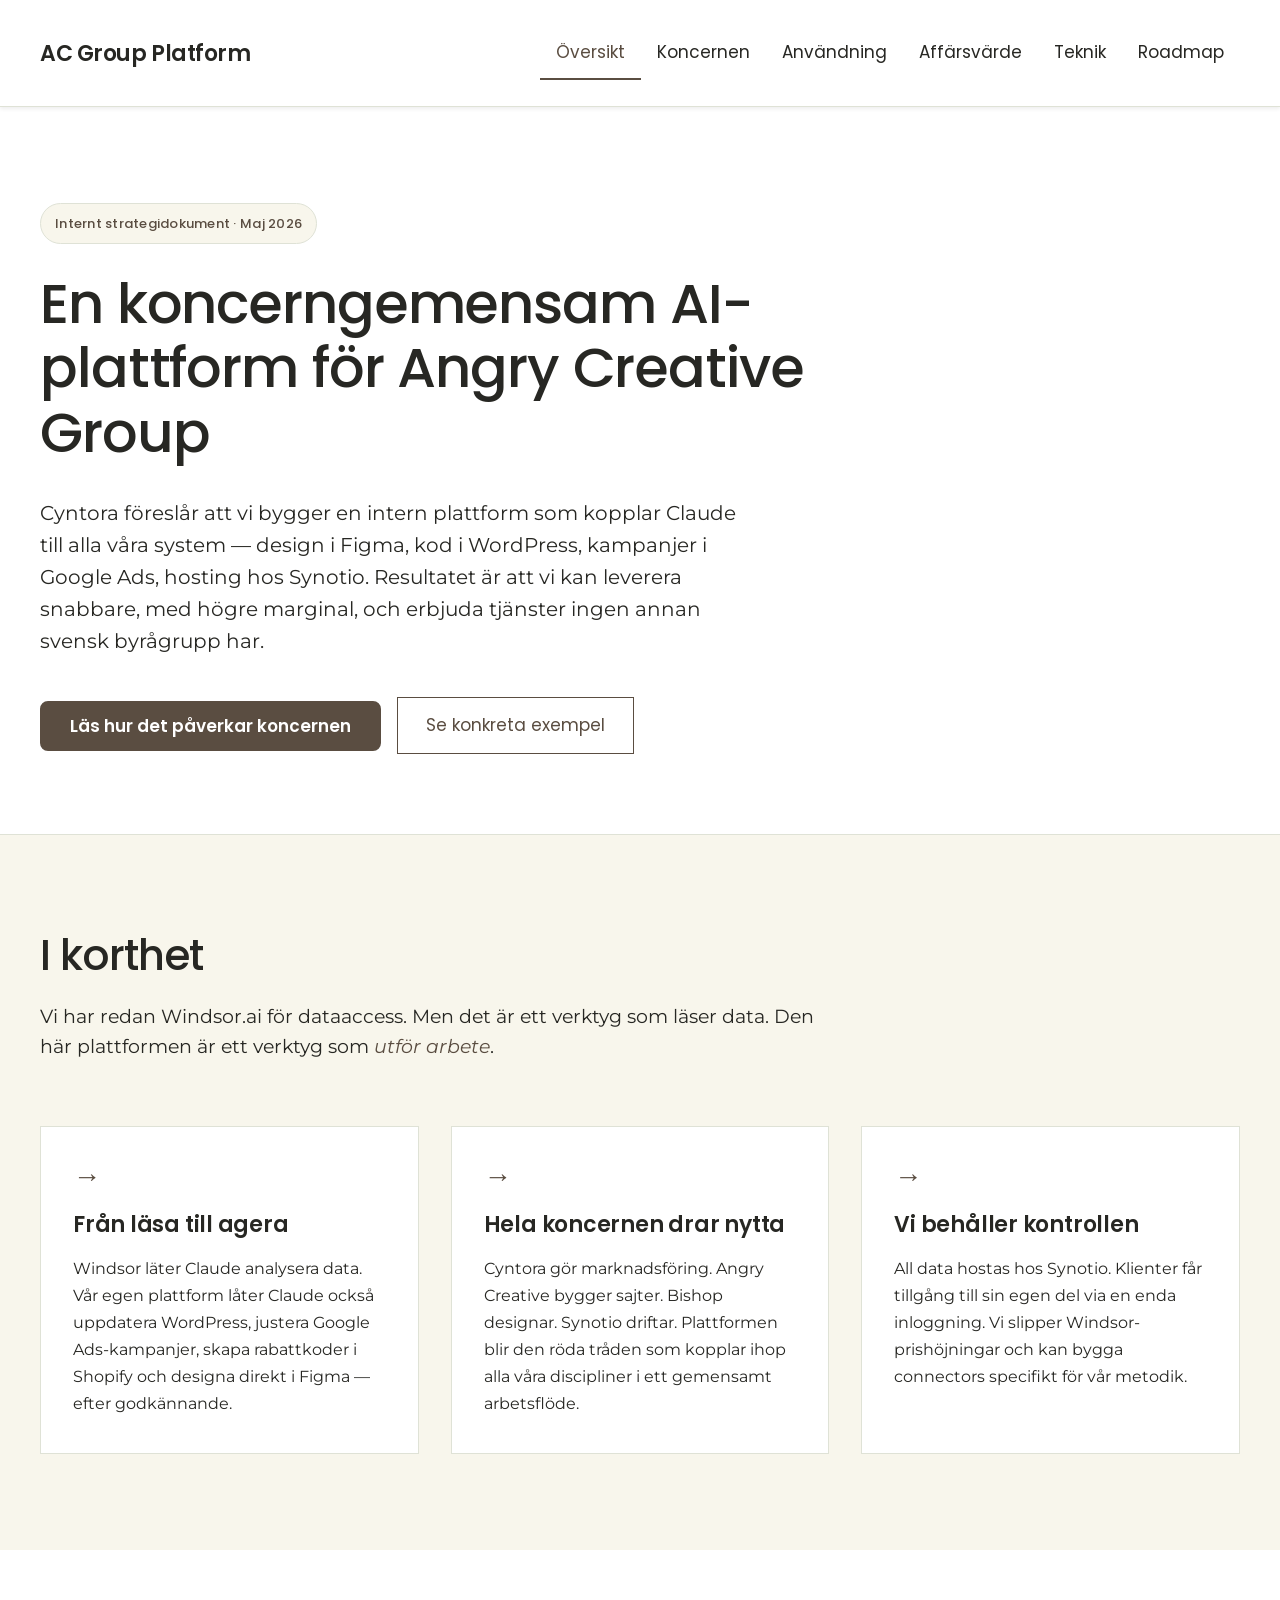
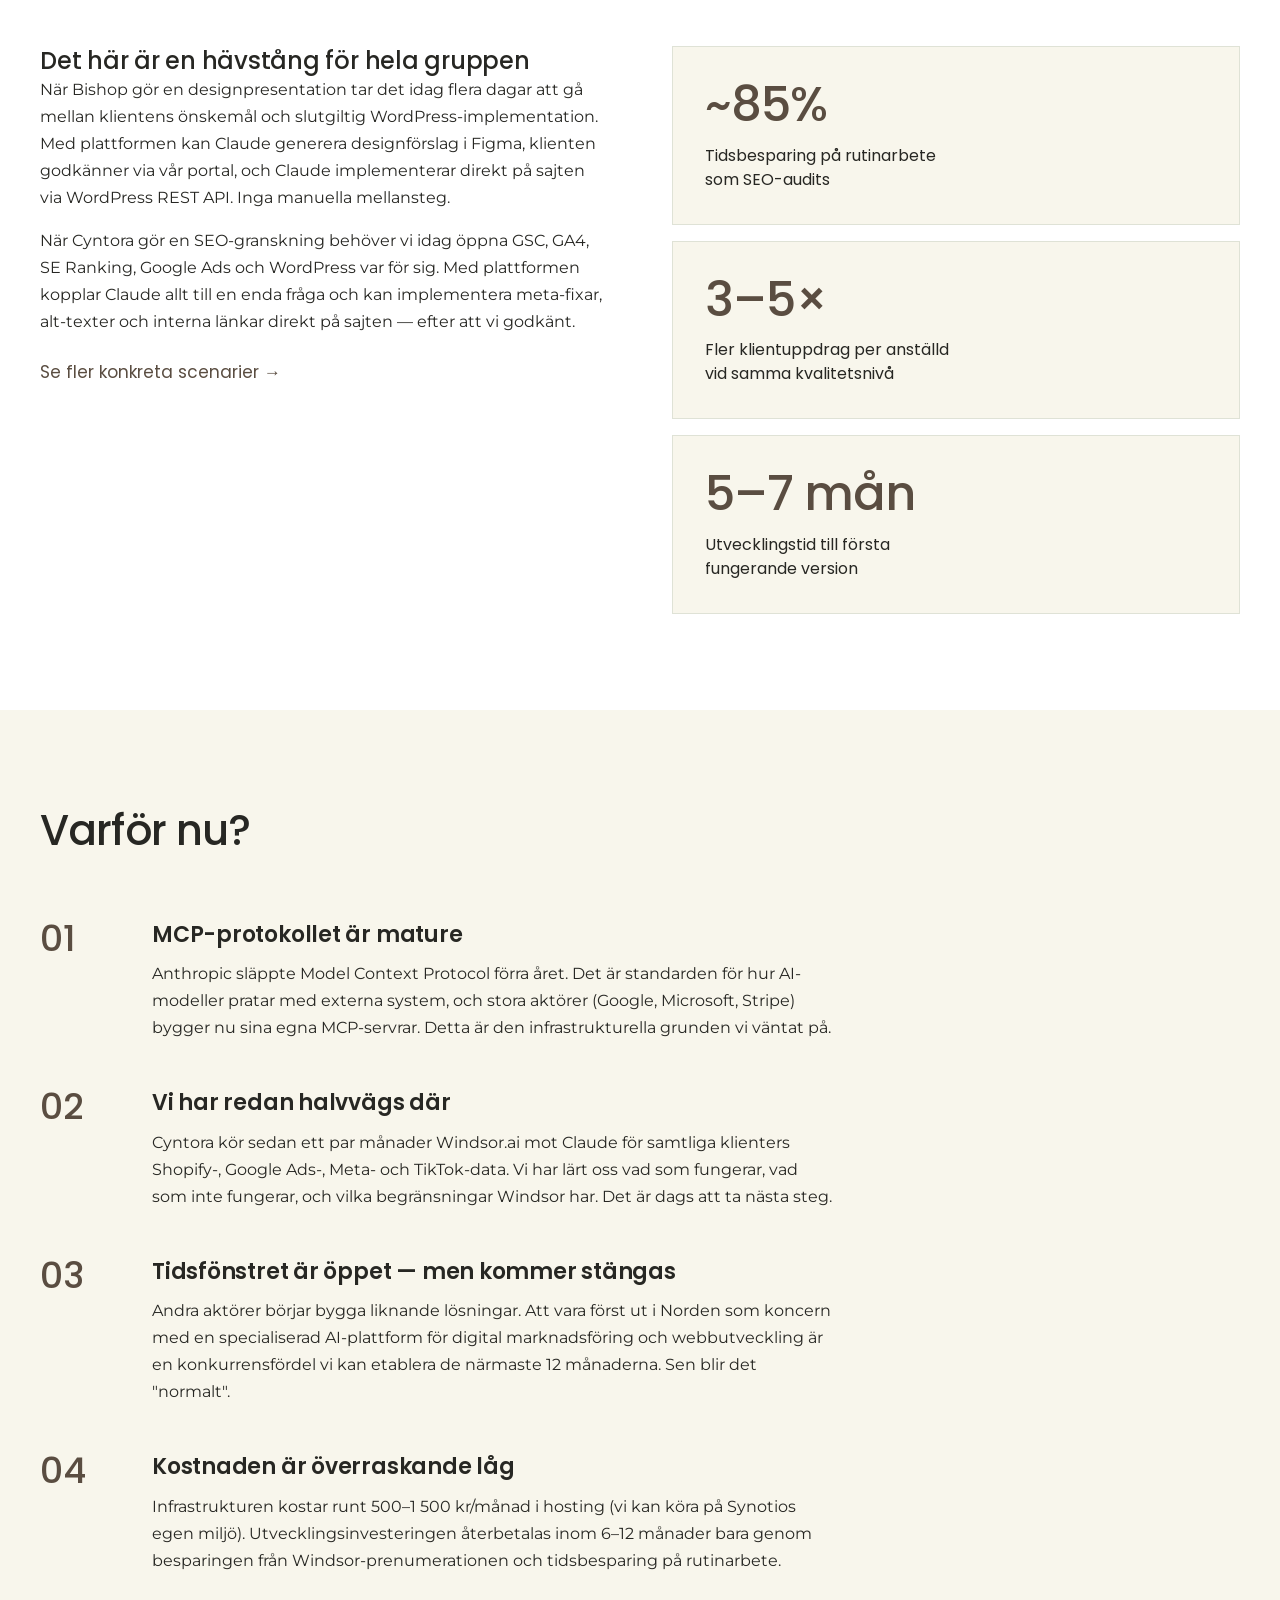
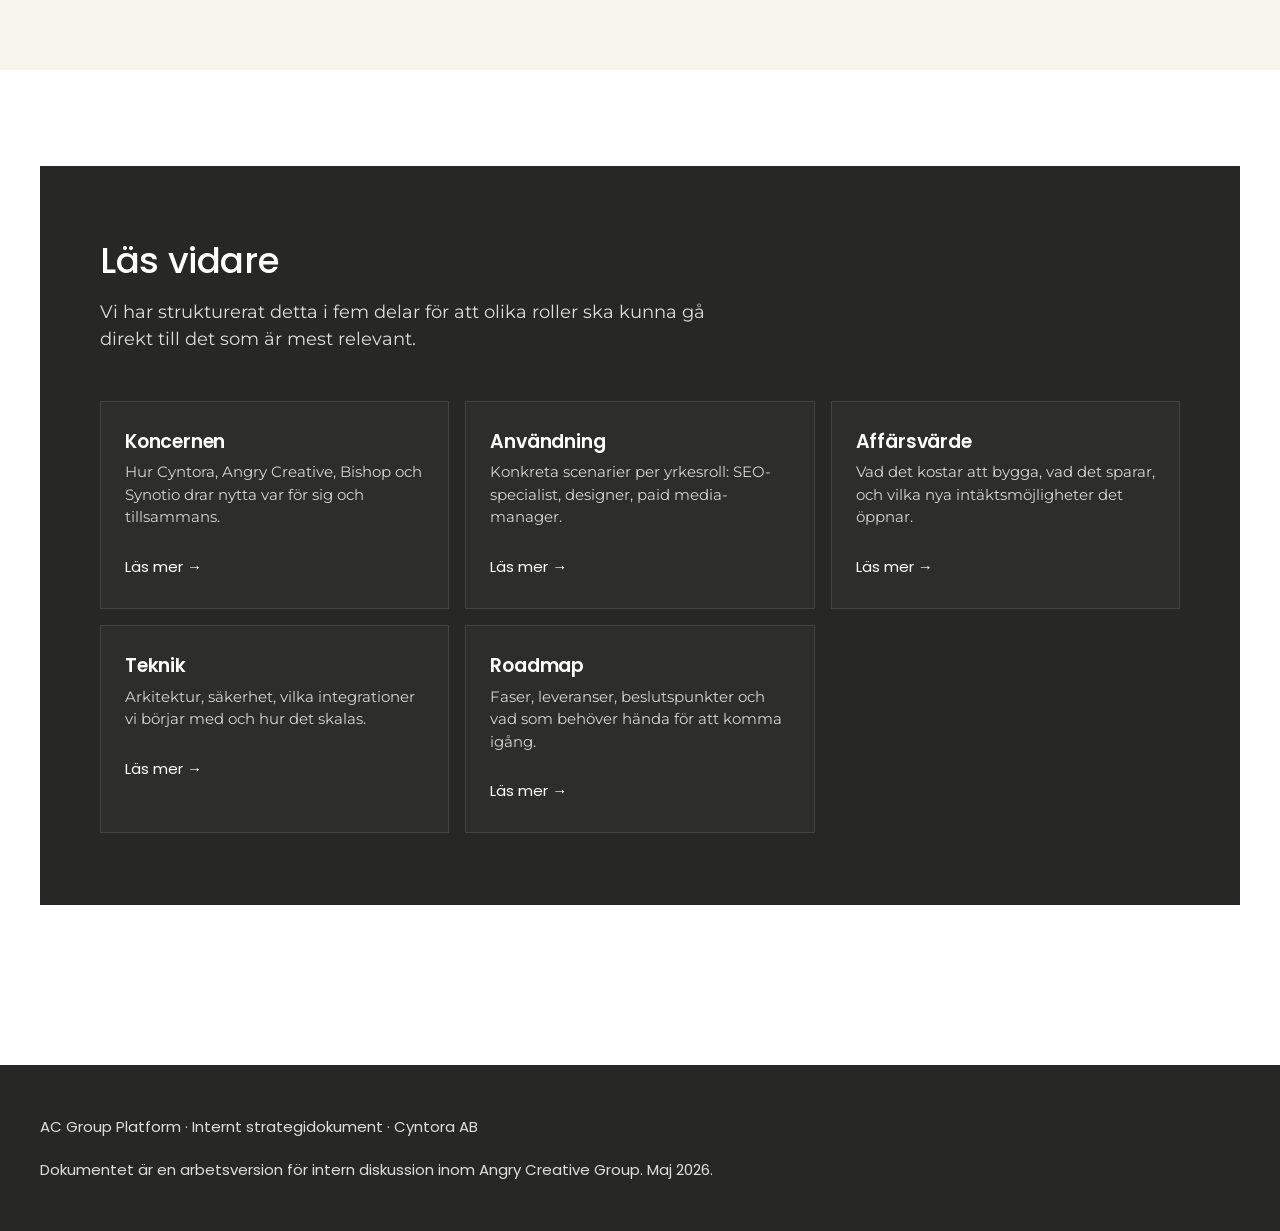
==== index.html @ 1aeb50a0 "Initial commit: AC Group Platform strategy site" ====
<!DOCTYPE html>
<html lang="sv">
<head>
<meta charset="UTF-8">
<meta name="viewport" content="width=device-width, initial-scale=1.0">
<title>AC Group Platform — En koncerngemensam AI-plattform</title>
<meta name="description" content="En intern plattform som ger Angry Creative Group möjlighet att leverera design, marknadsföring och utveckling snabbare och med högre marginal genom AI-driven automation.">
<link rel="preconnect" href="https://fonts.googleapis.com">
<link rel="preconnect" href="https://fonts.gstatic.com" crossorigin>
<link href="https://fonts.googleapis.com/css2?family=Poppins:wght@400;500;600&family=Montserrat:wght@400;500&display=swap" rel="stylesheet">
<link rel="stylesheet" href="styles.css">
</head>
<body>

<nav class="nav">
  <div class="nav-container">
    <a href="index.html" class="nav-logo">AC Group Platform</a>
    <div class="nav-links">
      <a href="index.html" class="nav-link active">Översikt</a>
      <a href="koncernen.html" class="nav-link">Koncernen</a>
      <a href="anvandning.html" class="nav-link">Användning</a>
      <a href="affarsvarde.html" class="nav-link">Affärsvärde</a>
      <a href="teknik.html" class="nav-link">Teknik</a>
      <a href="roadmap.html" class="nav-link">Roadmap</a>
    </div>
  </div>
</nav>

<section class="hero">
  <div class="hero-container">
    <div class="hero-content">
      <span class="badge">Internt strategidokument · Maj 2026</span>
      <h1 class="hero-title">En koncerngemensam AI-plattform för Angry Creative Group</h1>
      <p class="hero-lead">
        Cyntora föreslår att vi bygger en intern plattform som kopplar Claude
        till alla våra system — design i Figma, kod i WordPress, kampanjer i
        Google Ads, hosting hos Synotio. Resultatet är att vi kan leverera
        snabbare, med högre marginal, och erbjuda tjänster ingen annan svensk
        byrågrupp har.
      </p>
      <div class="hero-cta">
        <a href="koncernen.html" class="btn-primary">Läs hur det påverkar koncernen</a>
        <a href="anvandning.html" class="btn-secondary">Se konkreta exempel</a>
      </div>
    </div>
  </div>
</section>

<section class="section section-alt">
  <div class="container">
    <div class="section-header">
      <h2>I korthet</h2>
      <p class="section-lead">
        Vi har redan Windsor.ai för dataaccess. Men det är ett verktyg som
        läser data. Den här plattformen är ett verktyg som <em>utför arbete</em>.
      </p>
    </div>

    <div class="grid-3">
      <div class="card">
        <div class="card-icon">→</div>
        <h3>Från läsa till agera</h3>
        <p>
          Windsor läter Claude analysera data. Vår egen plattform låter Claude
          också uppdatera WordPress, justera Google Ads-kampanjer, skapa
          rabattkoder i Shopify och designa direkt i Figma — efter godkännande.
        </p>
      </div>
      <div class="card">
        <div class="card-icon">→</div>
        <h3>Hela koncernen drar nytta</h3>
        <p>
          Cyntora gör marknadsföring. Angry Creative bygger sajter. Bishop
          designar. Synotio driftar. Plattformen blir den röda tråden som
          kopplar ihop alla våra discipliner i ett gemensamt arbetsflöde.
        </p>
      </div>
      <div class="card">
        <div class="card-icon">→</div>
        <h3>Vi behåller kontrollen</h3>
        <p>
          All data hostas hos Synotio. Klienter får tillgång till sin egen del
          via en enda inloggning. Vi slipper Windsor-prishöjningar och kan
          bygga connectors specifikt för vår metodik.
        </p>
      </div>
    </div>
  </div>
</section>

<section class="section">
  <div class="container">
    <div class="two-col">
      <div>
        <h2>Det här är en hävstång för hela gruppen</h2>
        <p>
          När Bishop gör en designpresentation tar det idag flera dagar att
          gå mellan klientens önskemål och slutgiltig WordPress-implementation.
          Med plattformen kan Claude generera designförslag i Figma, klienten
          godkänner via vår portal, och Claude implementerar direkt på sajten
          via WordPress REST API. Inga manuella mellansteg.
        </p>
        <p>
          När Cyntora gör en SEO-granskning behöver vi idag öppna GSC, GA4,
          SE Ranking, Google Ads och WordPress var för sig. Med plattformen
          kopplar Claude allt till en enda fråga och kan implementera meta-fixar,
          alt-texter och interna länkar direkt på sajten — efter att vi godkänt.
        </p>
        <a href="anvandning.html" class="link-arrow">Se fler konkreta scenarier →</a>
      </div>
      <div class="two-col-visual">
        <div class="stat-card">
          <div class="stat-number">~85%</div>
          <div class="stat-label">Tidsbesparing på rutinarbete<br>som SEO-audits</div>
        </div>
        <div class="stat-card">
          <div class="stat-number">3–5×</div>
          <div class="stat-label">Fler klientuppdrag per anställd<br>vid samma kvalitetsnivå</div>
        </div>
        <div class="stat-card">
          <div class="stat-number">5–7 mån</div>
          <div class="stat-label">Utvecklingstid till första<br>fungerande version</div>
        </div>
      </div>
    </div>
  </div>
</section>

<section class="section section-alt">
  <div class="container">
    <div class="section-header">
      <h2>Varför nu?</h2>
    </div>
    <div class="reasons">
      <div class="reason">
        <span class="reason-num">01</span>
        <div>
          <h3>MCP-protokollet är mature</h3>
          <p>
            Anthropic släppte Model Context Protocol förra året. Det är
            standarden för hur AI-modeller pratar med externa system, och
            stora aktörer (Google, Microsoft, Stripe) bygger nu sina egna
            MCP-servrar. Detta är den infrastrukturella grunden vi väntat på.
          </p>
        </div>
      </div>
      <div class="reason">
        <span class="reason-num">02</span>
        <div>
          <h3>Vi har redan halvvägs där</h3>
          <p>
            Cyntora kör sedan ett par månader Windsor.ai mot Claude för
            samtliga klienters Shopify-, Google Ads-, Meta- och TikTok-data.
            Vi har lärt oss vad som fungerar, vad som inte fungerar, och
            vilka begränsningar Windsor har. Det är dags att ta nästa steg.
          </p>
        </div>
      </div>
      <div class="reason">
        <span class="reason-num">03</span>
        <div>
          <h3>Tidsfönstret är öppet — men kommer stängas</h3>
          <p>
            Andra aktörer börjar bygga liknande lösningar. Att vara först ut
            i Norden som koncern med en specialiserad AI-plattform för digital
            marknadsföring och webbutveckling är en konkurrensfördel vi kan
            etablera de närmaste 12 månaderna. Sen blir det "normalt".
          </p>
        </div>
      </div>
      <div class="reason">
        <span class="reason-num">04</span>
        <div>
          <h3>Kostnaden är överraskande låg</h3>
          <p>
            Infrastrukturen kostar runt 500–1 500 kr/månad i hosting (vi kan
            köra på Synotios egen miljö). Utvecklingsinvesteringen återbetalas
            inom 6–12 månader bara genom besparingen från Windsor-prenumerationen
            och tidsbesparing på rutinarbete.
          </p>
        </div>
      </div>
    </div>
  </div>
</section>

<section class="section">
  <div class="container">
    <div class="cta-block">
      <h2>Läs vidare</h2>
      <p>
        Vi har strukturerat detta i fem delar för att olika roller ska kunna
        gå direkt till det som är mest relevant.
      </p>
      <div class="cta-grid">
        <a href="koncernen.html" class="cta-card">
          <h4>Koncernen</h4>
          <p>Hur Cyntora, Angry Creative, Bishop och Synotio drar nytta var för sig och tillsammans.</p>
          <span class="link-arrow">Läs mer →</span>
        </a>
        <a href="anvandning.html" class="cta-card">
          <h4>Användning</h4>
          <p>Konkreta scenarier per yrkesroll: SEO-specialist, designer, paid media-manager.</p>
          <span class="link-arrow">Läs mer →</span>
        </a>
        <a href="affarsvarde.html" class="cta-card">
          <h4>Affärsvärde</h4>
          <p>Vad det kostar att bygga, vad det sparar, och vilka nya intäktsmöjligheter det öppnar.</p>
          <span class="link-arrow">Läs mer →</span>
        </a>
        <a href="teknik.html" class="cta-card">
          <h4>Teknik</h4>
          <p>Arkitektur, säkerhet, vilka integrationer vi börjar med och hur det skalas.</p>
          <span class="link-arrow">Läs mer →</span>
        </a>
        <a href="roadmap.html" class="cta-card">
          <h4>Roadmap</h4>
          <p>Faser, leveranser, beslutspunkter och vad som behöver hända för att komma igång.</p>
          <span class="link-arrow">Läs mer →</span>
        </a>
      </div>
    </div>
  </div>
</section>

<footer class="footer">
  <div class="container">
    <p>AC Group Platform · Internt strategidokument · Cyntora AB</p>
    <p class="footer-meta">Dokumentet är en arbetsversion för intern diskussion inom Angry Creative Group. Maj 2026.</p>
  </div>
</footer>

</body>
</html>
---- styles.css ----
/* ============================================
   AC Group Platform — Cyntora Design System
   ============================================ */

:root {
  /* Primary */
  --charcoal-dark: #272723;
  --deep-brown: #2D2D2B;

  /* Accent */
  --warm-taupe: #5A4D41;
  --warm-brown: #483D34;
  --muted-taupe: #6A5F54;
  --pressed-dark: #3D3228;

  /* Interactive */
  --bright-blue: #0070F0;
  --vivid-blue: #0092FF;
  --deep-blue: #105EDD;
  --light-blue: #E2F2FF;

  /* Neutral */
  --pure-black: #000000;
  --pure-white: #FFFFFF;
  --light-gray: #F8F6EC;
  --very-light-gray: #F5F6F3;
  --medium-gray: #636366;

  /* Surface */
  --soft-beige: #DFE2D6;
  --warm-off-white: #F8F6EC;

  /* Shadows */
  --shadow-sm: rgba(0, 0, 0, 0.2) -2px 0px 10px 0px;
  --shadow-md: rgba(50, 50, 50, 0.1) 0px 10px 10px -1px;
  --shadow-lg: rgba(0, 0, 0, 0.07) 0px 2px 4px 0px;

  /* Typography */
  --font-display: 'Poppins', -apple-system, BlinkMacSystemFont, 'Segoe UI', Roboto, sans-serif;
  --font-ui: 'Poppins', 'Trebuchet MS', Arial, sans-serif;
  --font-body: 'Montserrat', Georgia, 'Times New Roman', serif;
}

/* ============================================
   Reset & Base
   ============================================ */

* {
  margin: 0;
  padding: 0;
  box-sizing: border-box;
}

html {
  scroll-behavior: smooth;
}

body {
  font-family: var(--font-body);
  font-size: 16px;
  font-weight: 400;
  line-height: 27px;
  color: var(--charcoal-dark);
  background: var(--pure-white);
  -webkit-font-smoothing: antialiased;
  -moz-osx-font-smoothing: grayscale;
}

img {
  max-width: 100%;
  height: auto;
  display: block;
}

a {
  color: var(--warm-taupe);
  text-decoration: none;
}

/* ============================================
   Navigation
   ============================================ */

.nav {
  background: var(--pure-white);
  border-bottom: 1px solid var(--soft-beige);
  box-shadow: var(--shadow-lg);
  position: sticky;
  top: 0;
  z-index: 100;
}

.nav-container {
  max-width: 1440px;
  margin: 0 auto;
  padding: 0 40px;
  height: 106px;
  display: flex;
  align-items: center;
  justify-content: space-between;
}

.nav-logo {
  font-family: var(--font-display);
  font-size: 22px;
  font-weight: 600;
  color: var(--charcoal-dark);
  text-decoration: none;
  letter-spacing: -0.02em;
}

.nav-links {
  display: flex;
  gap: 0;
  align-items: center;
}

.nav-link {
  font-family: var(--font-ui);
  font-size: 17px;
  font-weight: 400;
  color: var(--charcoal-dark);
  padding: 12px 16px;
  border-bottom: 2px solid transparent;
  transition: all 0.15s ease;
}

.nav-link:hover {
  color: var(--warm-taupe);
  border-bottom: 2px solid var(--warm-taupe);
}

.nav-link.active {
  color: var(--warm-taupe);
  border-bottom: 2px solid var(--warm-taupe);
}

/* ============================================
   Hero
   ============================================ */

.hero {
  background: var(--pure-white);
  padding: 96px 40px 80px;
  border-bottom: 1px solid var(--soft-beige);
}

.hero-container {
  max-width: 1440px;
  margin: 0 auto;
}

.hero-content {
  max-width: 900px;
}

.badge {
  display: inline-block;
  font-family: var(--font-ui);
  font-size: 13px;
  font-weight: 500;
  color: var(--warm-taupe);
  background: var(--warm-off-white);
  border: 1px solid var(--soft-beige);
  padding: 6px 14px;
  border-radius: 9999px;
  margin-bottom: 28px;
  letter-spacing: 0.02em;
}

.hero-title {
  font-family: var(--font-display);
  font-size: 56px;
  font-weight: 500;
  line-height: 1.15;
  letter-spacing: -0.02em;
  color: var(--charcoal-dark);
  margin-bottom: 32px;
  max-width: 900px;
}

.hero-lead {
  font-family: var(--font-body);
  font-size: 20px;
  font-weight: 400;
  line-height: 1.6;
  color: var(--charcoal-dark);
  margin-bottom: 40px;
  max-width: 720px;
}

.hero-cta {
  display: flex;
  gap: 16px;
  flex-wrap: wrap;
  align-items: center;
}

/* ============================================
   Buttons
   ============================================ */

.btn-primary {
  display: inline-flex;
  align-items: center;
  justify-content: center;
  background: var(--warm-taupe);
  color: var(--pure-white);
  font-family: var(--font-ui);
  font-size: 17px;
  font-weight: 600;
  padding: 14px 28px;
  border-radius: 8px;
  border: 2px solid var(--warm-taupe);
  line-height: 18px;
  text-decoration: none;
  transition: all 0.15s ease;
  cursor: pointer;
}

.btn-primary:hover {
  background: var(--warm-brown);
  border-color: var(--warm-brown);
}

.btn-primary:active {
  background: var(--pressed-dark);
  border-color: var(--pressed-dark);
}

.btn-primary:focus {
  outline: 2px solid var(--vivid-blue);
  outline-offset: 2px;
}

.btn-secondary {
  display: inline-flex;
  align-items: center;
  justify-content: center;
  background: transparent;
  color: var(--warm-taupe);
  font-family: var(--font-ui);
  font-size: 17px;
  font-weight: 400;
  padding: 14px 28px;
  border-radius: 0;
  border: 1px solid var(--warm-taupe);
  line-height: 27px;
  text-decoration: none;
  transition: all 0.15s ease;
  cursor: pointer;
}

.btn-secondary:hover {
  background: var(--warm-off-white);
  color: var(--warm-taupe);
}

.btn-secondary:active {
  background: var(--very-light-gray);
  border-color: var(--warm-brown);
}

.link-arrow {
  display: inline-flex;
  align-items: center;
  gap: 8px;
  font-family: var(--font-ui);
  font-size: 17px;
  font-weight: 400;
  color: var(--warm-taupe);
  text-decoration: none;
  transition: all 0.15s ease;
  margin-top: 8px;
}

.link-arrow:hover {
  color: var(--warm-brown);
}

.link-arrow:hover::after {
  transform: translateX(4px);
}

/* ============================================
   Layout — Sections
   ============================================ */

.section {
  padding: 96px 40px;
  background: var(--pure-white);
}

.section-alt {
  background: var(--warm-off-white);
}

.section-dark {
  background: var(--charcoal-dark);
  color: var(--pure-white);
}

.section-dark h1, .section-dark h2, .section-dark h3, .section-dark h4 {
  color: var(--pure-white);
}

.container {
  max-width: 1440px;
  margin: 0 auto;
}

.container-narrow {
  max-width: 920px;
  margin: 0 auto;
}

.section-header {
  margin-bottom: 64px;
  max-width: 800px;
}

.section-header h2 {
  font-family: var(--font-display);
  font-size: 42px;
  font-weight: 500;
  line-height: 1.2;
  letter-spacing: -0.02em;
  color: var(--charcoal-dark);
  margin-bottom: 20px;
}

.section-lead {
  font-family: var(--font-body);
  font-size: 19px;
  font-weight: 400;
  line-height: 1.6;
  color: var(--charcoal-dark);
}

/* ============================================
   Typography
   ============================================ */

h1, h2, h3, h4, h5 {
  font-family: var(--font-display);
  font-weight: 500;
  color: var(--charcoal-dark);
  line-height: 1.25;
  letter-spacing: -0.01em;
}

h3 {
  font-size: 22px;
  font-weight: 600;
  margin-bottom: 16px;
}

h4 {
  font-size: 19px;
  font-weight: 600;
  margin-bottom: 12px;
}

p {
  font-family: var(--font-body);
  font-size: 16px;
  font-weight: 400;
  line-height: 27px;
  color: var(--charcoal-dark);
  margin-bottom: 16px;
}

p:last-child {
  margin-bottom: 0;
}

em {
  font-style: italic;
  color: var(--warm-taupe);
}

strong {
  font-weight: 600;
  color: var(--charcoal-dark);
}

/* ============================================
   Cards
   ============================================ */

.card {
  background: var(--pure-white);
  border: 1px solid var(--soft-beige);
  border-radius: 0;
  padding: 36px 32px;
  transition: box-shadow 0.2s ease;
}

.card:hover {
  box-shadow: var(--shadow-lg);
}

.card-icon {
  font-family: var(--font-display);
  font-size: 28px;
  color: var(--warm-taupe);
  margin-bottom: 20px;
  line-height: 1;
}

.grid-2 {
  display: grid;
  grid-template-columns: repeat(2, 1fr);
  gap: 32px;
}

.grid-3 {
  display: grid;
  grid-template-columns: repeat(3, 1fr);
  gap: 32px;
}

.grid-4 {
  display: grid;
  grid-template-columns: repeat(4, 1fr);
  gap: 24px;
}

/* ============================================
   Two-col layout
   ============================================ */

.two-col {
  display: grid;
  grid-template-columns: 1fr 1fr;
  gap: 64px;
  align-items: start;
}

.two-col-visual {
  display: flex;
  flex-direction: column;
  gap: 16px;
}

.stat-card {
  background: var(--warm-off-white);
  border: 1px solid var(--soft-beige);
  padding: 32px;
}

.stat-number {
  font-family: var(--font-display);
  font-size: 48px;
  font-weight: 500;
  color: var(--warm-taupe);
  line-height: 1.1;
  letter-spacing: -0.02em;
  margin-bottom: 12px;
}

.stat-label {
  font-family: var(--font-ui);
  font-size: 16px;
  font-weight: 400;
  color: var(--charcoal-dark);
  line-height: 1.5;
}

/* ============================================
   Reasons list
   ============================================ */

.reasons {
  display: flex;
  flex-direction: column;
  gap: 48px;
  max-width: 920px;
}

.reason {
  display: grid;
  grid-template-columns: 80px 1fr;
  gap: 32px;
  align-items: start;
}

.reason-num {
  font-family: var(--font-display);
  font-size: 36px;
  font-weight: 500;
  color: var(--warm-taupe);
  line-height: 1;
}

.reason h3 {
  margin-bottom: 12px;
}

.reason p {
  color: var(--charcoal-dark);
  max-width: 680px;
}

/* ============================================
   CTA block
   ============================================ */

.cta-block {
  background: var(--charcoal-dark);
  color: var(--pure-white);
  padding: 72px 60px;
  border-radius: 0;
}

.cta-block h2 {
  color: var(--pure-white);
  font-size: 36px;
  margin-bottom: 16px;
}

.cta-block > p {
  color: var(--pure-white);
  font-size: 18px;
  margin-bottom: 48px;
  max-width: 640px;
  opacity: 0.85;
}

.cta-grid {
  display: grid;
  grid-template-columns: repeat(3, 1fr);
  gap: 16px;
}

.cta-card {
  background: var(--deep-brown);
  border: 1px solid rgba(255, 255, 255, 0.1);
  padding: 28px 24px;
  text-decoration: none;
  color: var(--pure-white);
  display: block;
  transition: all 0.15s ease;
}

.cta-card:hover {
  background: var(--warm-brown);
  border-color: var(--warm-taupe);
}

.cta-card h4 {
  color: var(--pure-white);
  margin-bottom: 8px;
}

.cta-card p {
  color: var(--pure-white);
  opacity: 0.8;
  font-size: 15px;
  margin-bottom: 16px;
  line-height: 1.5;
}

.cta-card .link-arrow {
  color: var(--pure-white);
  font-size: 15px;
}

/* ============================================
   Subpage hero (smaller)
   ============================================ */

.subhero {
  background: var(--warm-off-white);
  padding: 80px 40px 60px;
  border-bottom: 1px solid var(--soft-beige);
}

.subhero h1 {
  font-family: var(--font-display);
  font-size: 44px;
  font-weight: 500;
  line-height: 1.15;
  letter-spacing: -0.02em;
  color: var(--charcoal-dark);
  margin-bottom: 20px;
  max-width: 920px;
}

.subhero .subhero-lead {
  font-family: var(--font-body);
  font-size: 19px;
  line-height: 1.6;
  color: var(--charcoal-dark);
  max-width: 760px;
}

.subhero .badge {
  margin-bottom: 24px;
}

/* ============================================
   Content prose
   ============================================ */

.prose {
  max-width: 760px;
}

.prose h2 {
  font-family: var(--font-display);
  font-size: 32px;
  font-weight: 500;
  margin-top: 64px;
  margin-bottom: 20px;
  color: var(--charcoal-dark);
}

.prose h2:first-child {
  margin-top: 0;
}

.prose h3 {
  font-family: var(--font-display);
  font-size: 22px;
  font-weight: 600;
  margin-top: 40px;
  margin-bottom: 16px;
  color: var(--charcoal-dark);
}

.prose p {
  margin-bottom: 20px;
}

.prose ul, .prose ol {
  margin-bottom: 24px;
  padding-left: 24px;
}

.prose li {
  font-family: var(--font-body);
  font-size: 16px;
  line-height: 1.7;
  color: var(--charcoal-dark);
  margin-bottom: 8px;
}

.prose strong {
  color: var(--charcoal-dark);
  font-weight: 600;
}

/* ============================================
   Tables
   ============================================ */

.table-wrapper {
  overflow-x: auto;
  margin: 24px 0 40px;
}

table {
  width: 100%;
  border-collapse: collapse;
  font-family: var(--font-ui);
  font-size: 15px;
}

th {
  text-align: left;
  font-weight: 600;
  color: var(--charcoal-dark);
  padding: 16px 16px;
  background: var(--warm-off-white);
  border-bottom: 2px solid var(--soft-beige);
}

td {
  padding: 16px 16px;
  border-bottom: 1px solid var(--soft-beige);
  color: var(--charcoal-dark);
  vertical-align: top;
  line-height: 1.5;
}

tr:last-child td {
  border-bottom: none;
}

/* ============================================
   Quote / Callout
   ============================================ */

.callout {
  background: var(--warm-off-white);
  border-left: 3px solid var(--warm-taupe);
  padding: 28px 32px;
  margin: 32px 0;
}

.callout p {
  font-size: 17px;
  font-style: italic;
  color: var(--charcoal-dark);
  margin-bottom: 0;
}

.callout-attr {
  font-family: var(--font-ui);
  font-size: 14px;
  font-style: normal;
  color: var(--muted-taupe);
  margin-top: 12px;
  font-weight: 500;
}

/* ============================================
   Workflow example
   ============================================ */

.workflow {
  background: var(--very-light-gray);
  border: 1px solid var(--soft-beige);
  padding: 32px;
  margin: 32px 0;
}

.workflow h4 {
  font-family: var(--font-ui);
  font-size: 14px;
  font-weight: 600;
  text-transform: uppercase;
  letter-spacing: 0.08em;
  color: var(--muted-taupe);
  margin-bottom: 16px;
}

.workflow-step {
  display: grid;
  grid-template-columns: 32px 1fr;
  gap: 16px;
  padding: 12px 0;
  border-bottom: 1px solid var(--soft-beige);
}

.workflow-step:last-child {
  border-bottom: none;
}

.workflow-step-num {
  font-family: var(--font-ui);
  font-size: 14px;
  font-weight: 600;
  color: var(--warm-taupe);
  padding-top: 2px;
}

.workflow-step p {
  margin-bottom: 0;
  font-size: 15px;
  line-height: 1.6;
}

/* ============================================
   Company tiles (sister companies)
   ============================================ */

.companies {
  display: grid;
  grid-template-columns: repeat(4, 1fr);
  gap: 20px;
  margin: 48px 0;
}

.company {
  background: var(--pure-white);
  border: 1px solid var(--soft-beige);
  padding: 32px 24px;
}

.company-logo {
  font-family: var(--font-display);
  font-size: 22px;
  font-weight: 600;
  color: var(--charcoal-dark);
  margin-bottom: 12px;
  letter-spacing: -0.02em;
}

.company-role {
  font-family: var(--font-ui);
  font-size: 13px;
  font-weight: 500;
  color: var(--warm-taupe);
  text-transform: uppercase;
  letter-spacing: 0.05em;
  margin-bottom: 16px;
}

.company-desc {
  font-family: var(--font-body);
  font-size: 14px;
  color: var(--charcoal-dark);
  line-height: 1.6;
  margin-bottom: 16px;
}

.company-benefit {
  font-family: var(--font-ui);
  font-size: 14px;
  font-weight: 500;
  color: var(--warm-taupe);
  border-top: 1px solid var(--soft-beige);
  padding-top: 16px;
  margin-top: auto;
}

/* ============================================
   Footer
   ============================================ */

.footer {
  background: var(--charcoal-dark);
  color: var(--pure-white);
  padding: 48px 40px;
  margin-top: 64px;
}

.footer p {
  color: var(--pure-white);
  font-family: var(--font-ui);
  font-size: 15px;
  opacity: 0.85;
}

.footer-meta {
  font-size: 13px;
  opacity: 0.6;
  margin-top: 8px;
}

/* ============================================
   Responsive
   ============================================ */

@media (max-width: 1024px) {
  .grid-3 {
    grid-template-columns: repeat(2, 1fr);
  }
  .grid-4 {
    grid-template-columns: repeat(2, 1fr);
  }
  .cta-grid {
    grid-template-columns: repeat(2, 1fr);
  }
  .two-col {
    grid-template-columns: 1fr;
    gap: 48px;
  }
  .hero-title {
    font-size: 44px;
  }
  .companies {
    grid-template-columns: repeat(2, 1fr);
  }
}

@media (max-width: 768px) {
  .nav-container {
    padding: 0 20px;
    height: 80px;
  }
  .nav-links {
    gap: 0;
  }
  .nav-link {
    font-size: 14px;
    padding: 8px 10px;
  }
  .hero {
    padding: 56px 20px;
  }
  .hero-title {
    font-size: 32px;
  }
  .hero-lead {
    font-size: 17px;
  }
  .section {
    padding: 56px 20px;
  }
  .section-header h2, h2 {
    font-size: 28px;
  }
  .grid-2, .grid-3, .grid-4 {
    grid-template-columns: 1fr;
  }
  .cta-block {
    padding: 40px 24px;
  }
  .cta-grid {
    grid-template-columns: 1fr;
  }
  .reason {
    grid-template-columns: 1fr;
    gap: 8px;
  }
  .companies {
    grid-template-columns: 1fr;
  }
  .subhero {
    padding: 56px 20px 40px;
  }
  .subhero h1 {
    font-size: 32px;
  }
  .btn-primary, .btn-secondary {
    width: 100%;
    text-align: center;
  }
  .hero-cta {
    flex-direction: column;
    align-items: stretch;
  }
}

@media (max-width: 480px) {
  .nav-links {
    display: none;
  }
  .stat-number {
    font-size: 36px;
  }
}
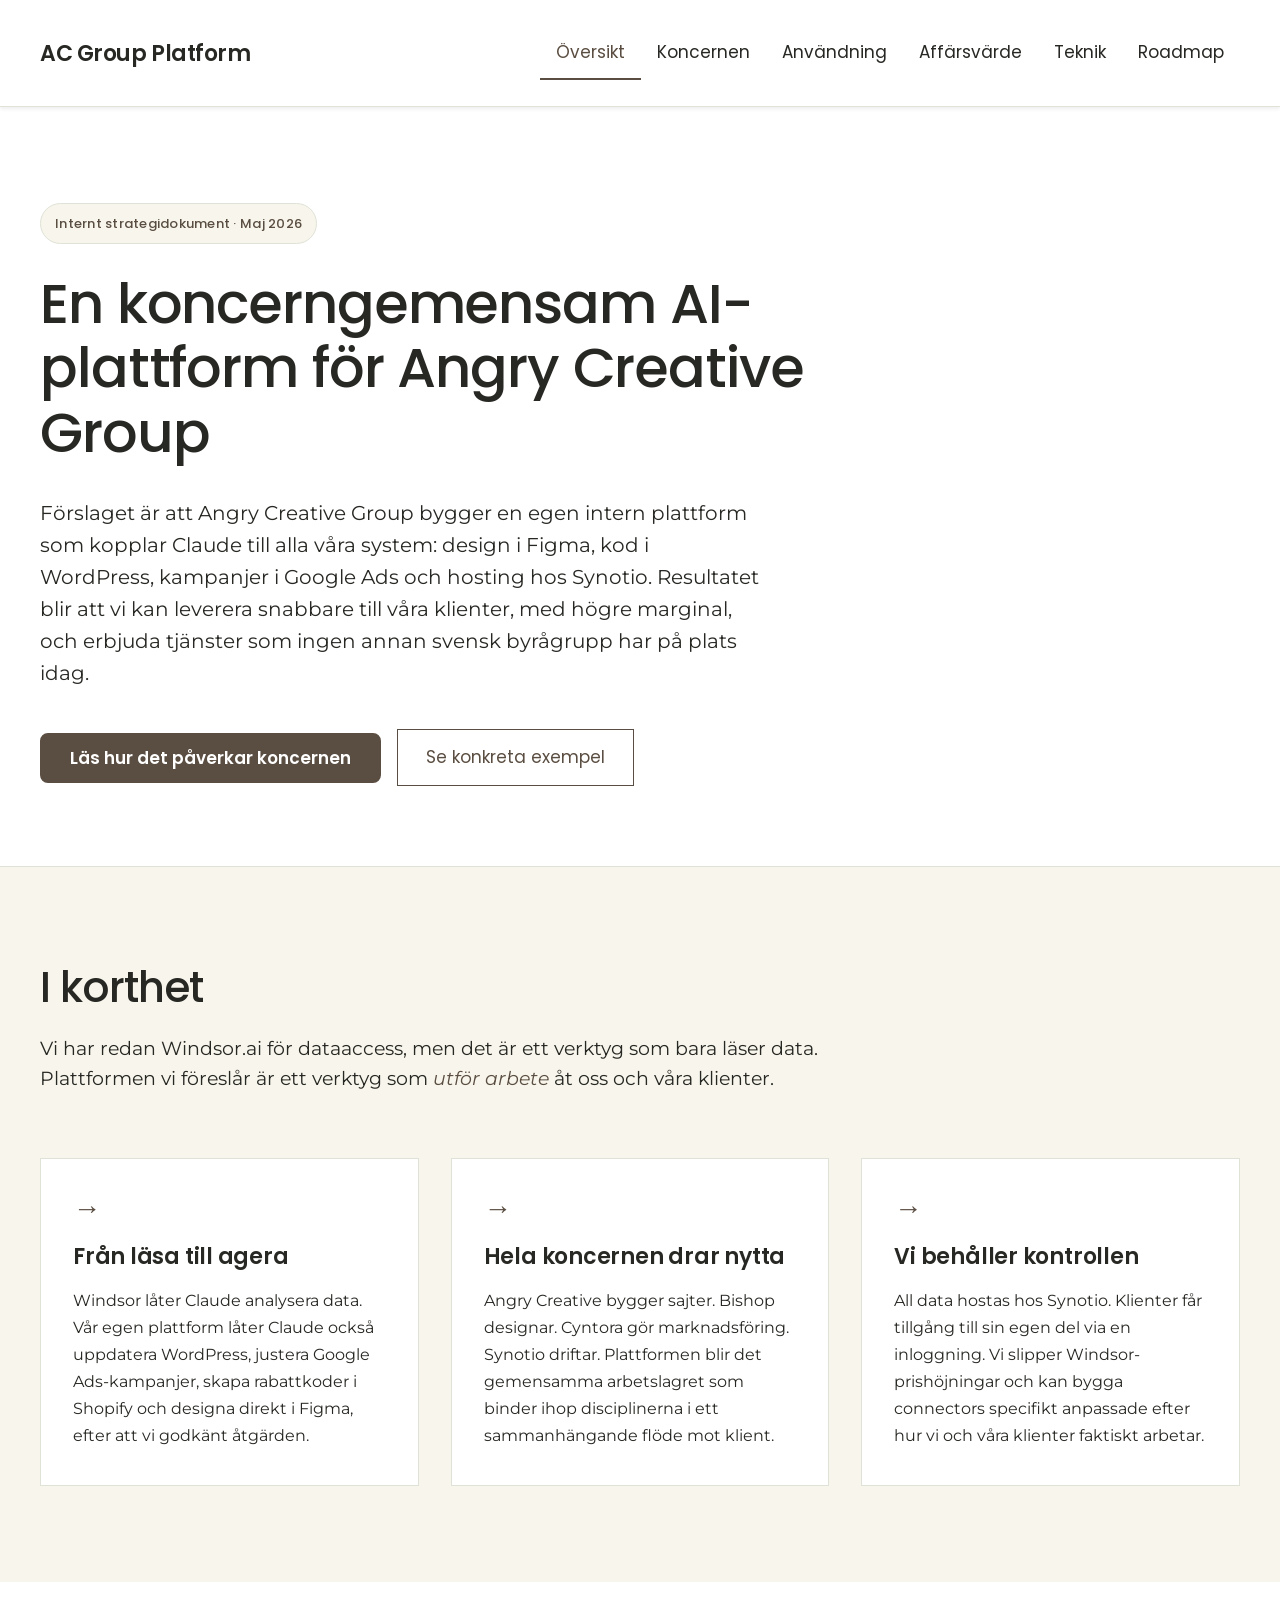
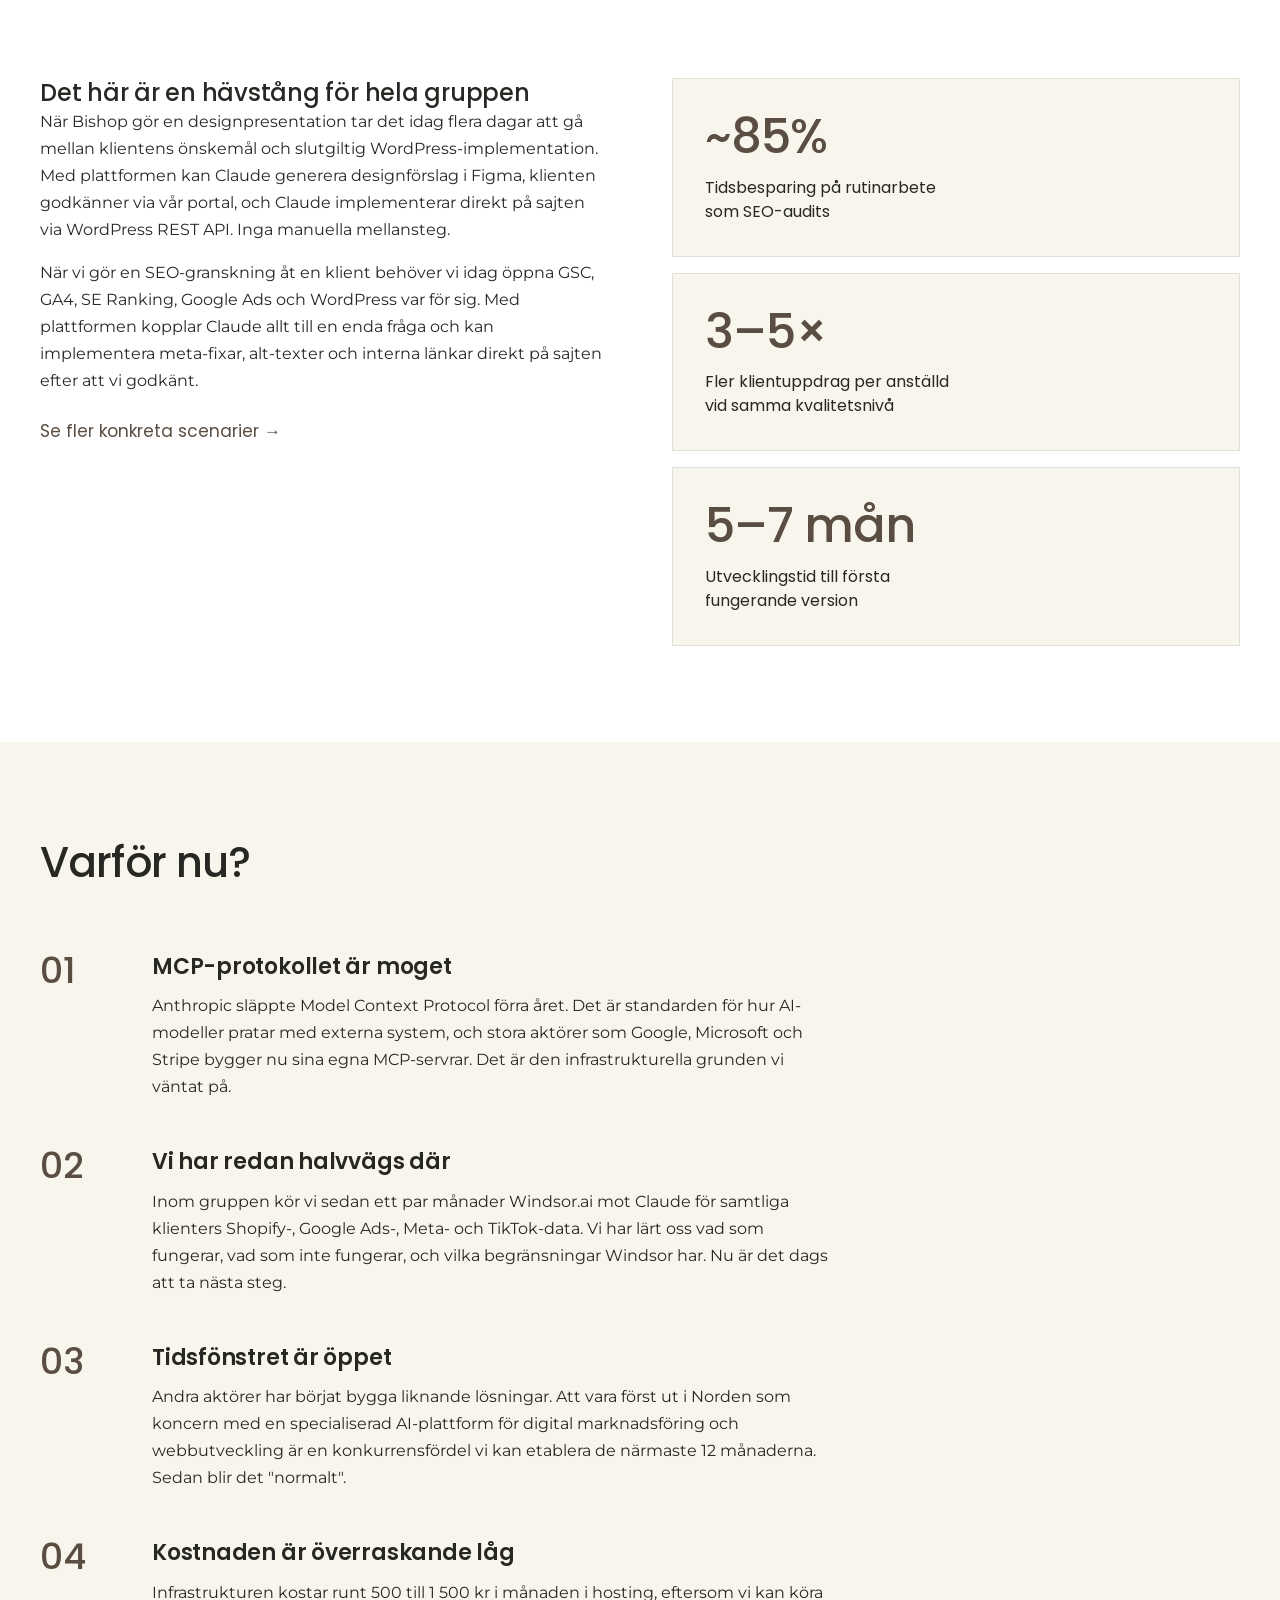
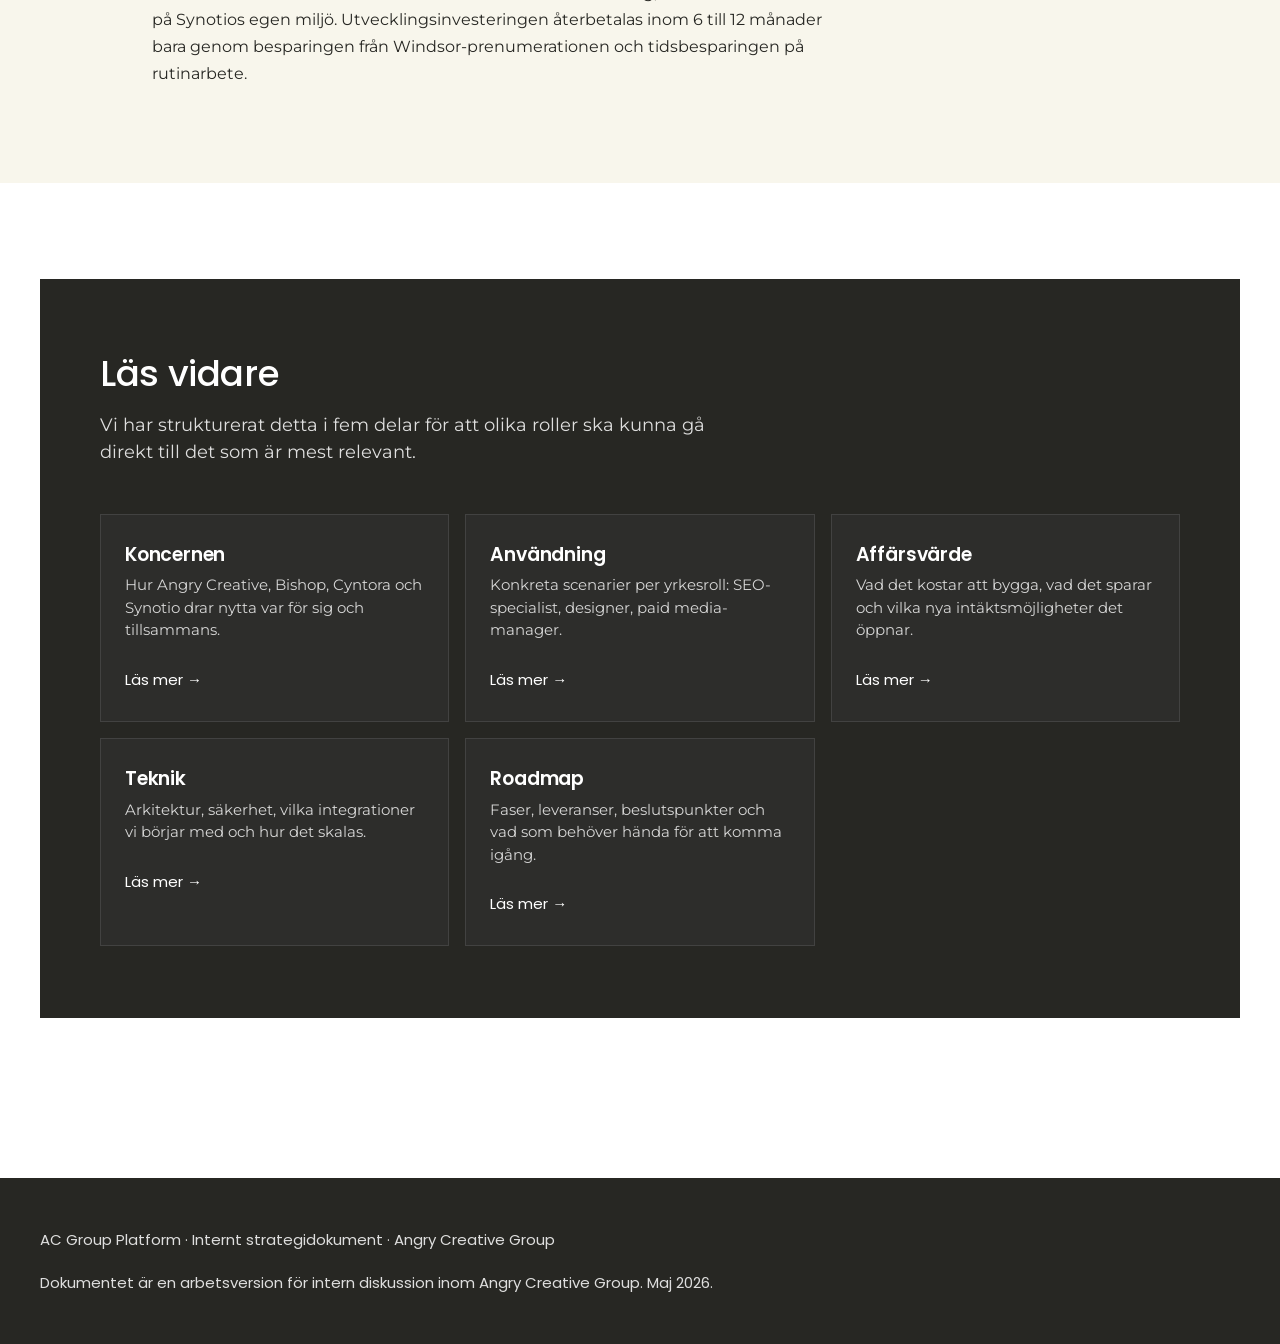
==== commit bfbc3a59: "Bredda positioneringen från Cyntora till hela koncernen, rensa språk - Hero och övergripande text om" ====
--- a/index.html
+++ b/index.html
@@ -3,7 +3,7 @@
 <head>
 <meta charset="UTF-8">
 <meta name="viewport" content="width=device-width, initial-scale=1.0">
-<title>AC Group Platform — En koncerngemensam AI-plattform</title>
+<title>AC Group Platform · En koncerngemensam AI-plattform</title>
 <meta name="description" content="En intern plattform som ger Angry Creative Group möjlighet att leverera design, marknadsföring och utveckling snabbare och med högre marginal genom AI-driven automation.">
 <link rel="preconnect" href="https://fonts.googleapis.com">
 <link rel="preconnect" href="https://fonts.gstatic.com" crossorigin>
@@ -32,11 +32,12 @@
       <span class="badge">Internt strategidokument · Maj 2026</span>
       <h1 class="hero-title">En koncerngemensam AI-plattform för Angry Creative Group</h1>
       <p class="hero-lead">
-        Cyntora föreslår att vi bygger en intern plattform som kopplar Claude
-        till alla våra system — design i Figma, kod i WordPress, kampanjer i
-        Google Ads, hosting hos Synotio. Resultatet är att vi kan leverera
-        snabbare, med högre marginal, och erbjuda tjänster ingen annan svensk
-        byrågrupp har.
+        Förslaget är att Angry Creative Group bygger en egen intern plattform
+        som kopplar Claude till alla våra system: design i Figma, kod i
+        WordPress, kampanjer i Google Ads och hosting hos Synotio. Resultatet
+        blir att vi kan leverera snabbare till våra klienter, med högre
+        marginal, och erbjuda tjänster som ingen annan svensk byrågrupp har
+        på plats idag.
       </p>
       <div class="hero-cta">
         <a href="koncernen.html" class="btn-primary">Läs hur det påverkar koncernen</a>
@@ -51,8 +52,9 @@
     <div class="section-header">
       <h2>I korthet</h2>
       <p class="section-lead">
-        Vi har redan Windsor.ai för dataaccess. Men det är ett verktyg som
-        läser data. Den här plattformen är ett verktyg som <em>utför arbete</em>.
+        Vi har redan Windsor.ai för dataaccess, men det är ett verktyg som
+        bara läser data. Plattformen vi föreslår är ett verktyg som
+        <em>utför arbete</em> åt oss och våra klienter.
       </p>
     </div>
 
@@ -61,18 +63,20 @@
         <div class="card-icon">→</div>
         <h3>Från läsa till agera</h3>
         <p>
-          Windsor läter Claude analysera data. Vår egen plattform låter Claude
+          Windsor låter Claude analysera data. Vår egen plattform låter Claude
           också uppdatera WordPress, justera Google Ads-kampanjer, skapa
-          rabattkoder i Shopify och designa direkt i Figma — efter godkännande.
+          rabattkoder i Shopify och designa direkt i Figma, efter att vi
+          godkänt åtgärden.
         </p>
       </div>
       <div class="card">
         <div class="card-icon">→</div>
         <h3>Hela koncernen drar nytta</h3>
         <p>
-          Cyntora gör marknadsföring. Angry Creative bygger sajter. Bishop
-          designar. Synotio driftar. Plattformen blir den röda tråden som
-          kopplar ihop alla våra discipliner i ett gemensamt arbetsflöde.
+          Angry Creative bygger sajter. Bishop designar. Cyntora gör
+          marknadsföring. Synotio driftar. Plattformen blir det gemensamma
+          arbetslagret som binder ihop disciplinerna i ett sammanhängande
+          flöde mot klient.
         </p>
       </div>
       <div class="card">
@@ -80,8 +84,9 @@
         <h3>Vi behåller kontrollen</h3>
         <p>
           All data hostas hos Synotio. Klienter får tillgång till sin egen del
-          via en enda inloggning. Vi slipper Windsor-prishöjningar och kan
-          bygga connectors specifikt för vår metodik.
+          via en inloggning. Vi slipper Windsor-prishöjningar och kan bygga
+          connectors specifikt anpassade efter hur vi och våra klienter
+          faktiskt arbetar.
         </p>
       </div>
     </div>
@@ -101,10 +106,11 @@
           via WordPress REST API. Inga manuella mellansteg.
         </p>
         <p>
-          När Cyntora gör en SEO-granskning behöver vi idag öppna GSC, GA4,
-          SE Ranking, Google Ads och WordPress var för sig. Med plattformen
-          kopplar Claude allt till en enda fråga och kan implementera meta-fixar,
-          alt-texter och interna länkar direkt på sajten — efter att vi godkänt.
+          När vi gör en SEO-granskning åt en klient behöver vi idag öppna GSC,
+          GA4, SE Ranking, Google Ads och WordPress var för sig. Med
+          plattformen kopplar Claude allt till en enda fråga och kan
+          implementera meta-fixar, alt-texter och interna länkar direkt på
+          sajten efter att vi godkänt.
         </p>
         <a href="anvandning.html" class="link-arrow">Se fler konkreta scenarier →</a>
       </div>
@@ -135,12 +141,13 @@
       <div class="reason">
         <span class="reason-num">01</span>
         <div>
-          <h3>MCP-protokollet är mature</h3>
+          <h3>MCP-protokollet är moget</h3>
           <p>
             Anthropic släppte Model Context Protocol förra året. Det är
             standarden för hur AI-modeller pratar med externa system, och
-            stora aktörer (Google, Microsoft, Stripe) bygger nu sina egna
-            MCP-servrar. Detta är den infrastrukturella grunden vi väntat på.
+            stora aktörer som Google, Microsoft och Stripe bygger nu sina
+            egna MCP-servrar. Det är den infrastrukturella grunden vi väntat
+            på.
           </p>
         </div>
       </div>
@@ -149,22 +156,23 @@
         <div>
           <h3>Vi har redan halvvägs där</h3>
           <p>
-            Cyntora kör sedan ett par månader Windsor.ai mot Claude för
-            samtliga klienters Shopify-, Google Ads-, Meta- och TikTok-data.
+            Inom gruppen kör vi sedan ett par månader Windsor.ai mot Claude
+            för samtliga klienters Shopify-, Google Ads-, Meta- och TikTok-data.
             Vi har lärt oss vad som fungerar, vad som inte fungerar, och
-            vilka begränsningar Windsor har. Det är dags att ta nästa steg.
+            vilka begränsningar Windsor har. Nu är det dags att ta nästa steg.
           </p>
         </div>
       </div>
       <div class="reason">
         <span class="reason-num">03</span>
         <div>
-          <h3>Tidsfönstret är öppet — men kommer stängas</h3>
-          <p>
-            Andra aktörer börjar bygga liknande lösningar. Att vara först ut
-            i Norden som koncern med en specialiserad AI-plattform för digital
-            marknadsföring och webbutveckling är en konkurrensfördel vi kan
-            etablera de närmaste 12 månaderna. Sen blir det "normalt".
+          <h3>Tidsfönstret är öppet</h3>
+          <p>
+            Andra aktörer har börjat bygga liknande lösningar. Att vara först
+            ut i Norden som koncern med en specialiserad AI-plattform för
+            digital marknadsföring och webbutveckling är en konkurrensfördel
+            vi kan etablera de närmaste 12 månaderna. Sedan blir det
+            "normalt".
           </p>
         </div>
       </div>
@@ -173,10 +181,10 @@
         <div>
           <h3>Kostnaden är överraskande låg</h3>
           <p>
-            Infrastrukturen kostar runt 500–1 500 kr/månad i hosting (vi kan
-            köra på Synotios egen miljö). Utvecklingsinvesteringen återbetalas
-            inom 6–12 månader bara genom besparingen från Windsor-prenumerationen
-            och tidsbesparing på rutinarbete.
+            Infrastrukturen kostar runt 500 till 1 500 kr i månaden i hosting,
+            eftersom vi kan köra på Synotios egen miljö. Utvecklingsinvesteringen
+            återbetalas inom 6 till 12 månader bara genom besparingen från
+            Windsor-prenumerationen och tidsbesparingen på rutinarbete.
           </p>
         </div>
       </div>
@@ -195,7 +203,7 @@
       <div class="cta-grid">
         <a href="koncernen.html" class="cta-card">
           <h4>Koncernen</h4>
-          <p>Hur Cyntora, Angry Creative, Bishop och Synotio drar nytta var för sig och tillsammans.</p>
+          <p>Hur Angry Creative, Bishop, Cyntora och Synotio drar nytta var för sig och tillsammans.</p>
           <span class="link-arrow">Läs mer →</span>
         </a>
         <a href="anvandning.html" class="cta-card">
@@ -205,7 +213,7 @@
         </a>
         <a href="affarsvarde.html" class="cta-card">
           <h4>Affärsvärde</h4>
-          <p>Vad det kostar att bygga, vad det sparar, och vilka nya intäktsmöjligheter det öppnar.</p>
+          <p>Vad det kostar att bygga, vad det sparar och vilka nya intäktsmöjligheter det öppnar.</p>
           <span class="link-arrow">Läs mer →</span>
         </a>
         <a href="teknik.html" class="cta-card">
@@ -225,7 +233,7 @@
 
 <footer class="footer">
   <div class="container">
-    <p>AC Group Platform · Internt strategidokument · Cyntora AB</p>
+    <p>AC Group Platform · Internt strategidokument · Angry Creative Group</p>
     <p class="footer-meta">Dokumentet är en arbetsversion för intern diskussion inom Angry Creative Group. Maj 2026.</p>
   </div>
 </footer>
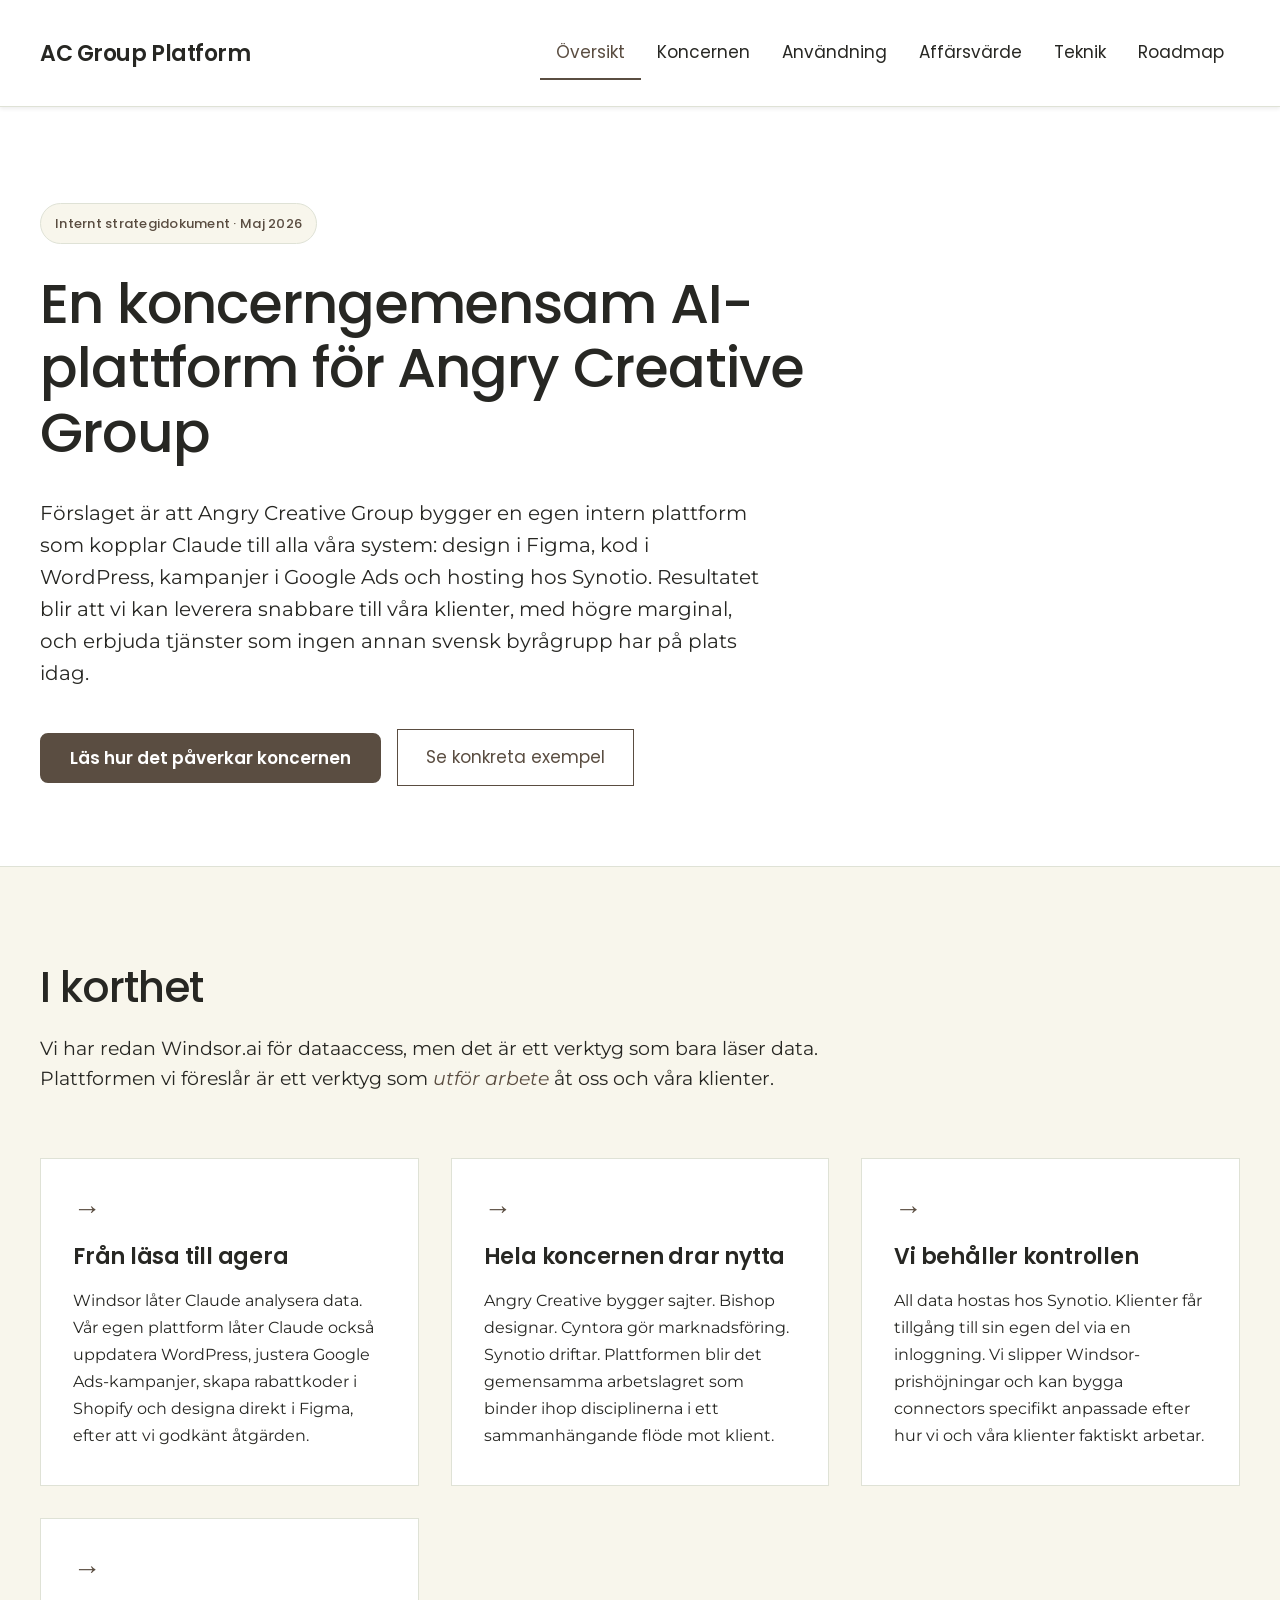
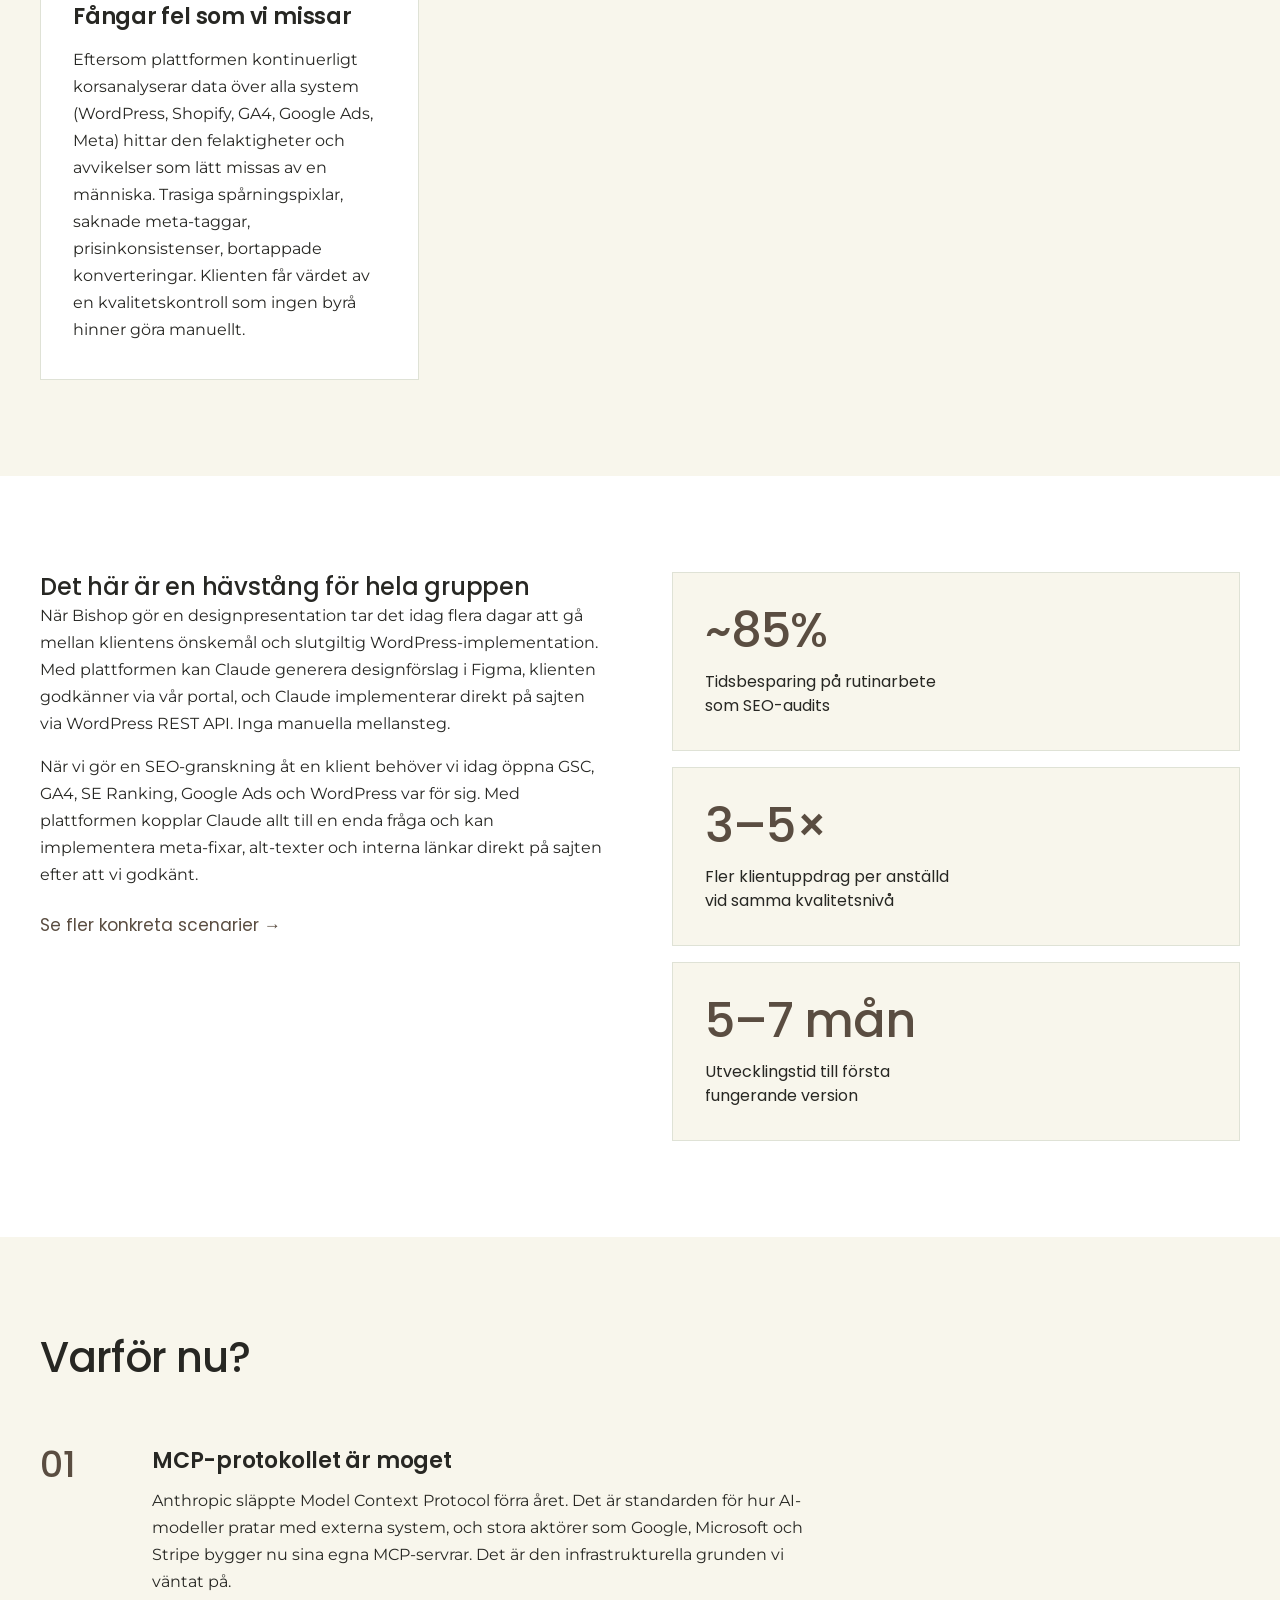
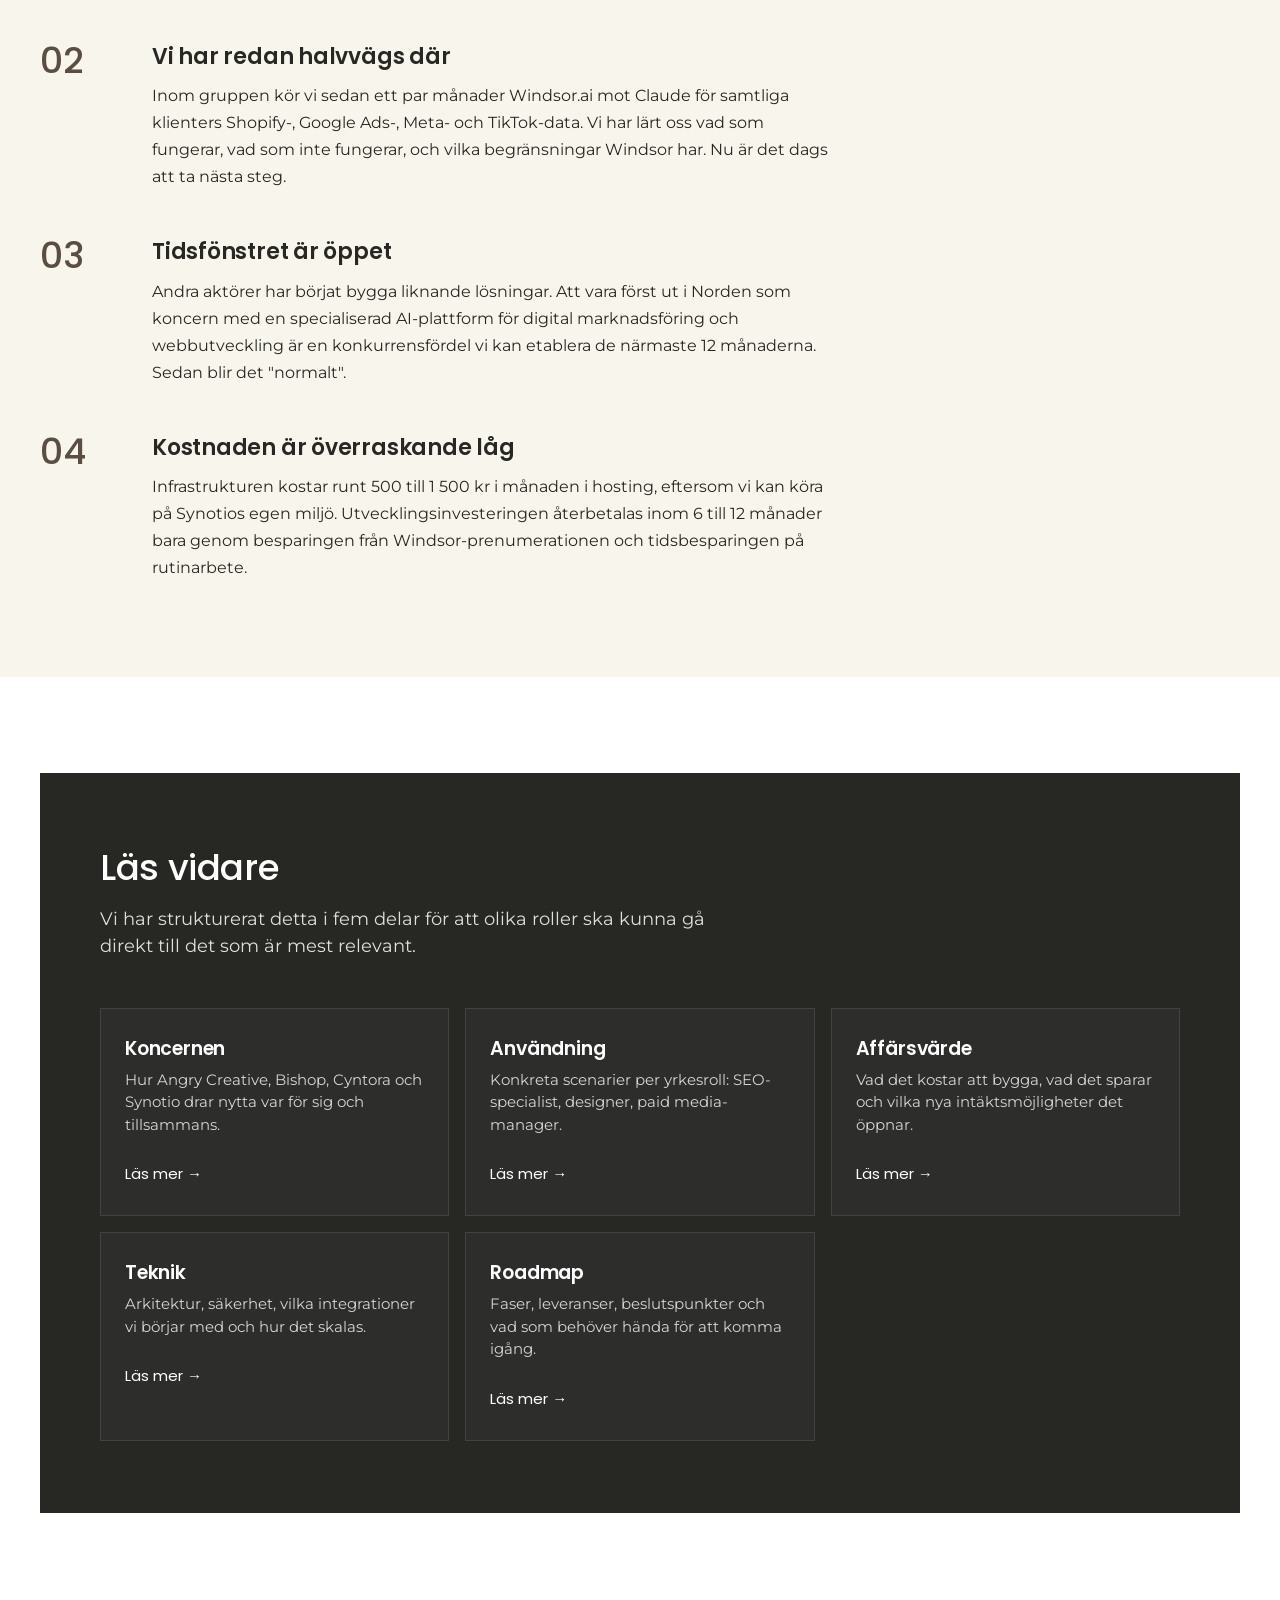
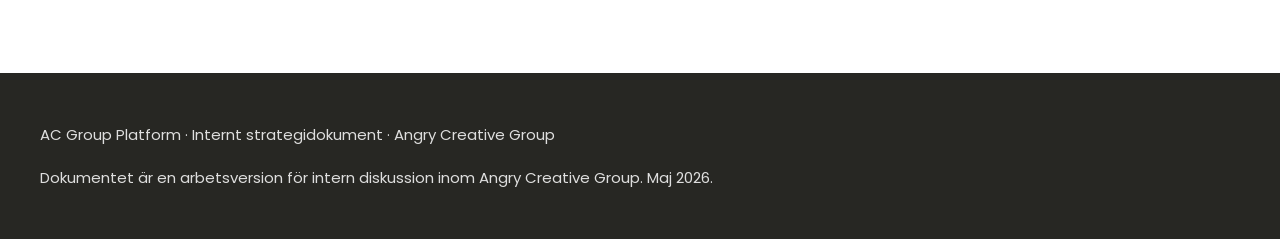
==== commit 11a18200: "Lägg till att plattformen hittar fel som missas av människor - index.html: nytt värdeerbjudande-kort" ====
--- a/index.html
+++ b/index.html
@@ -89,6 +89,18 @@
           faktiskt arbetar.
         </p>
       </div>
+      <div class="card">
+        <div class="card-icon">→</div>
+        <h3>Fångar fel som vi missar</h3>
+        <p>
+          Eftersom plattformen kontinuerligt korsanalyserar data över alla
+          system (WordPress, Shopify, GA4, Google Ads, Meta) hittar den
+          felaktigheter och avvikelser som lätt missas av en människa. Trasiga
+          spårningspixlar, saknade meta-taggar, prisinkonsistenser, bortappade
+          konverteringar. Klienten får värdet av en kvalitetskontroll som
+          ingen byrå hinner göra manuellt.
+        </p>
+      </div>
     </div>
   </div>
 </section>
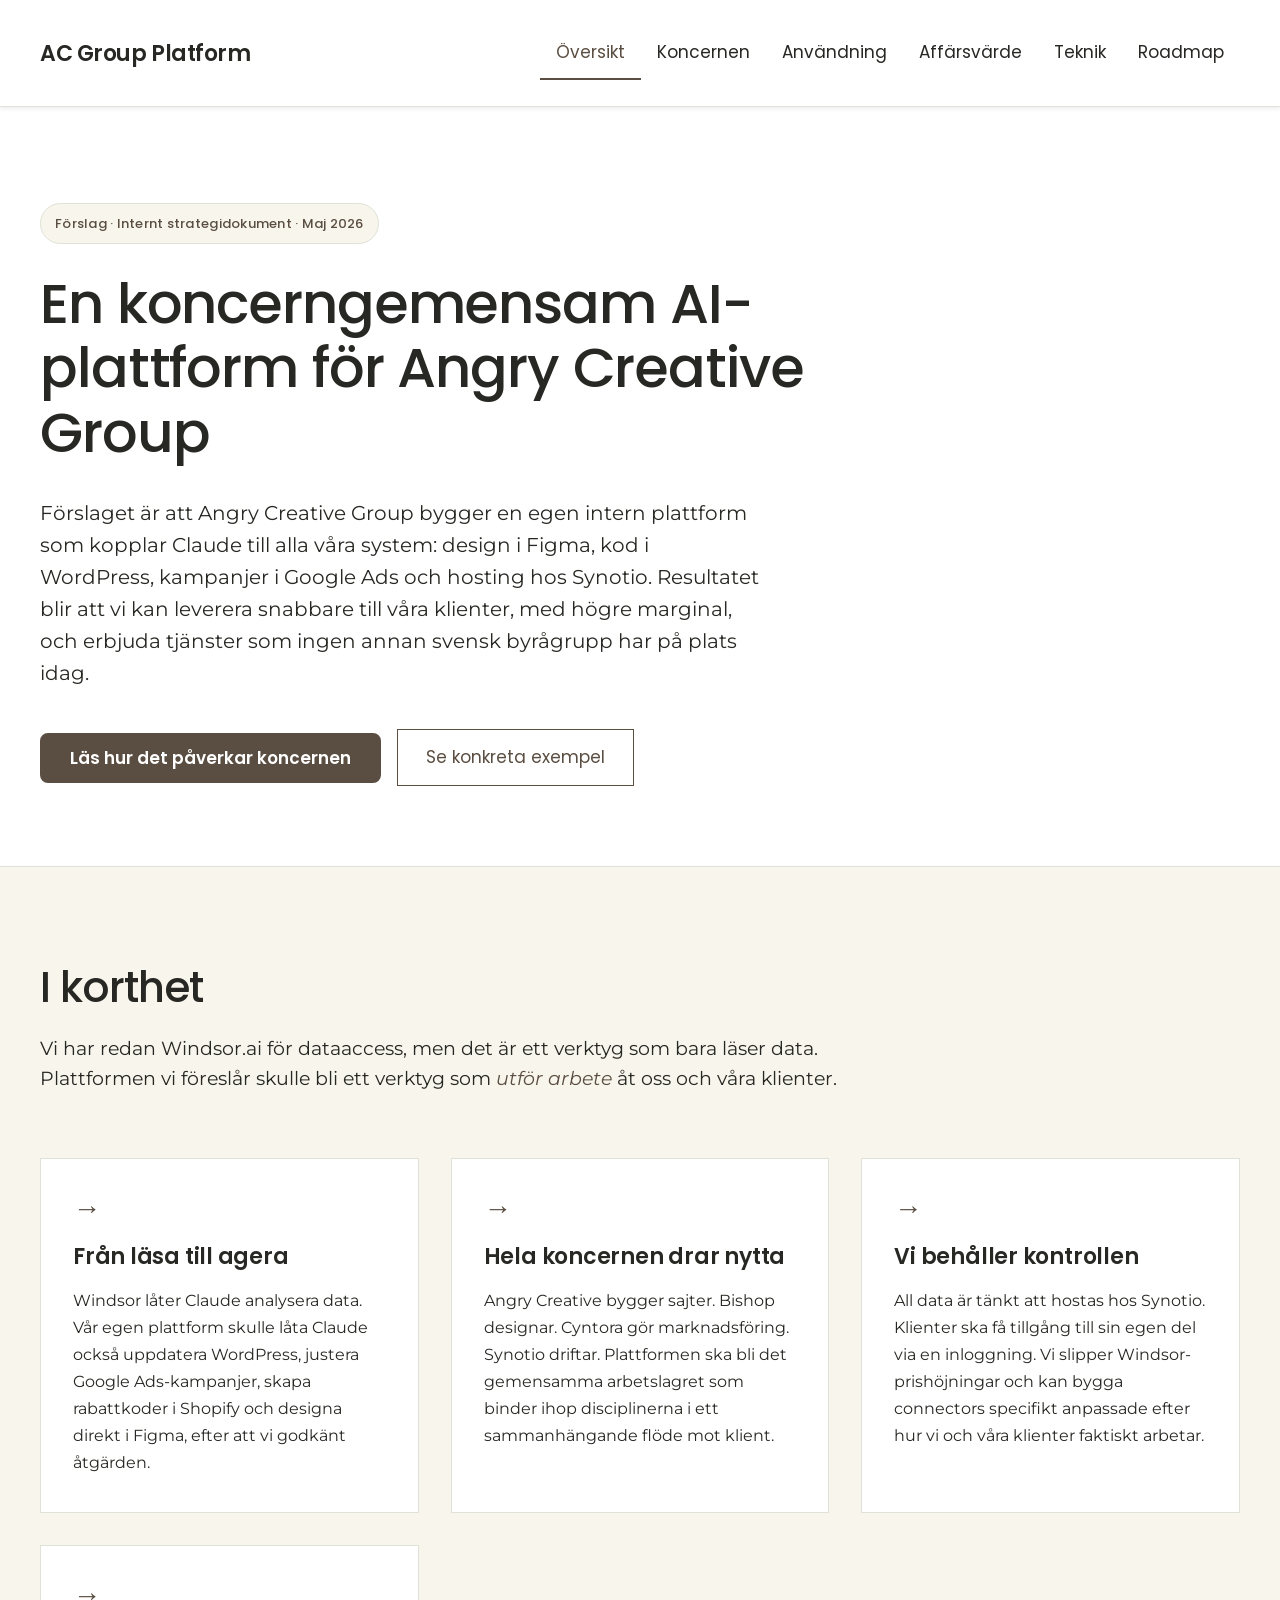
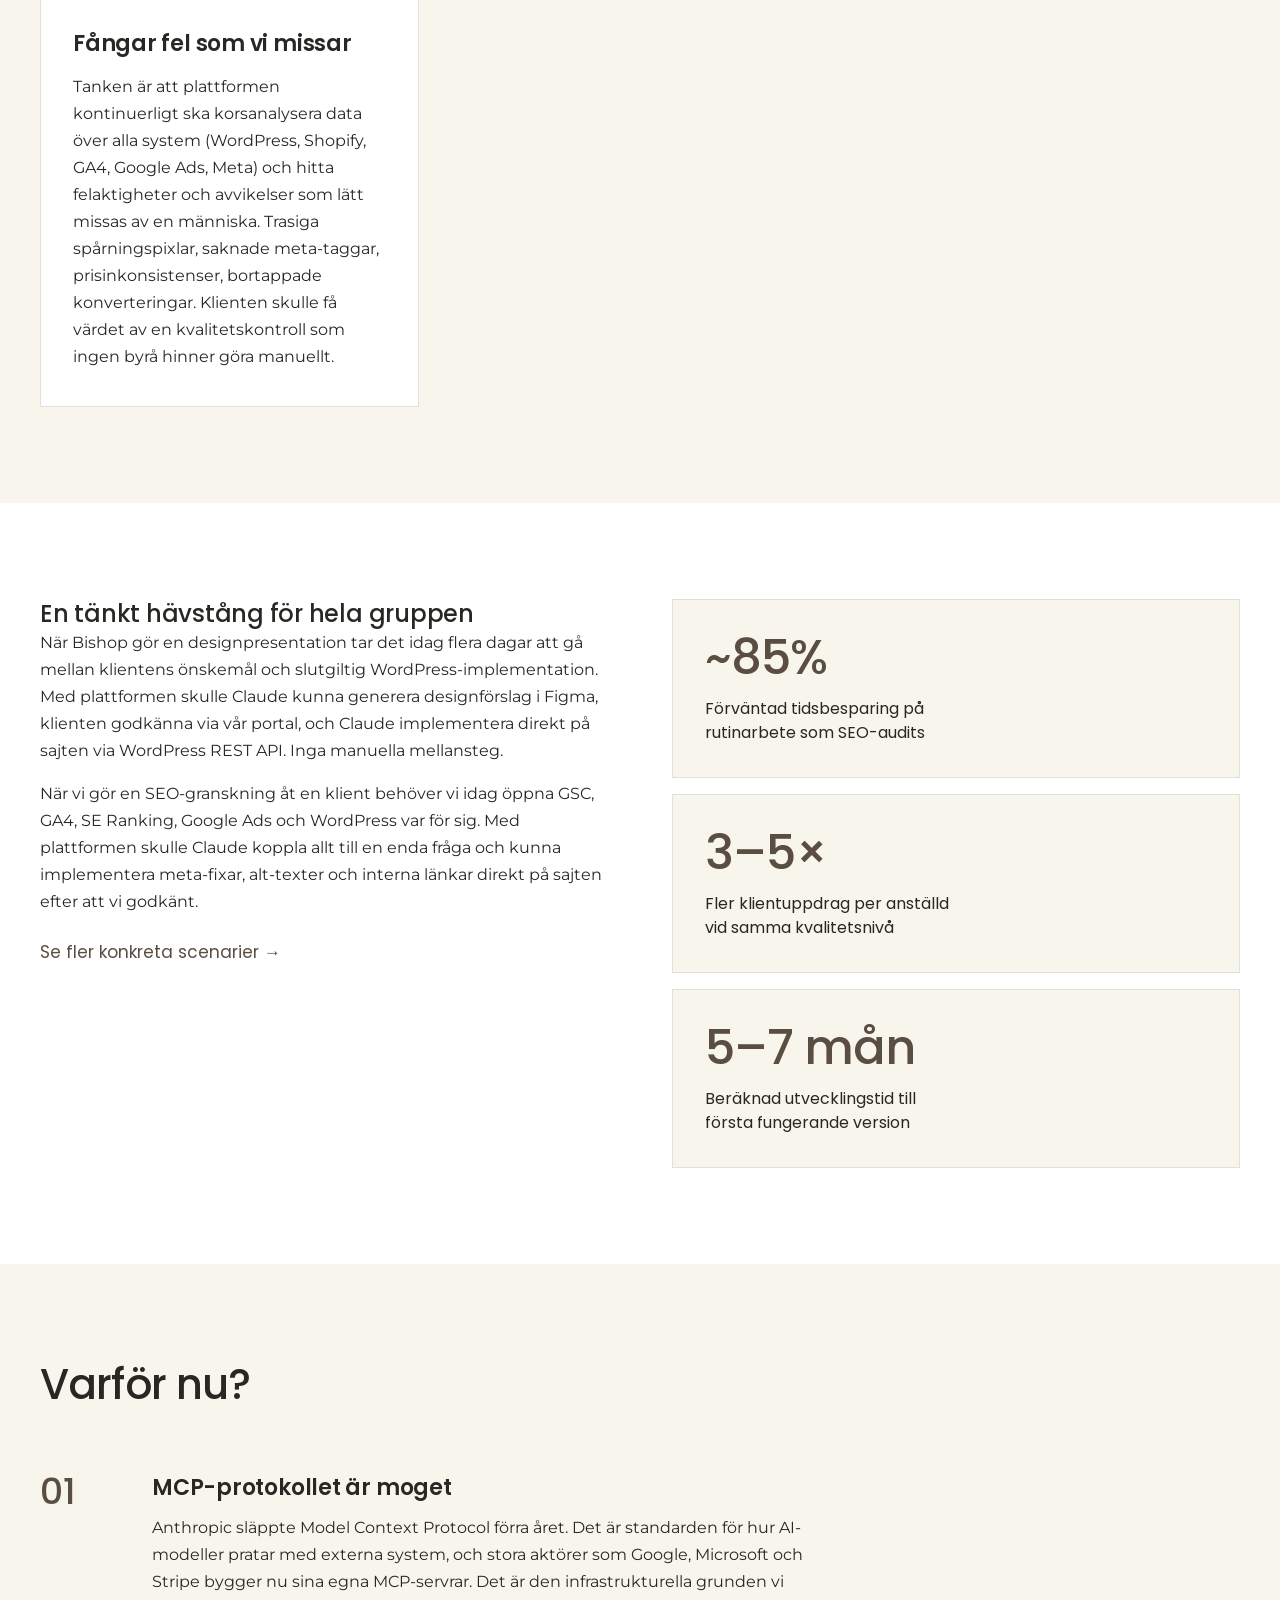
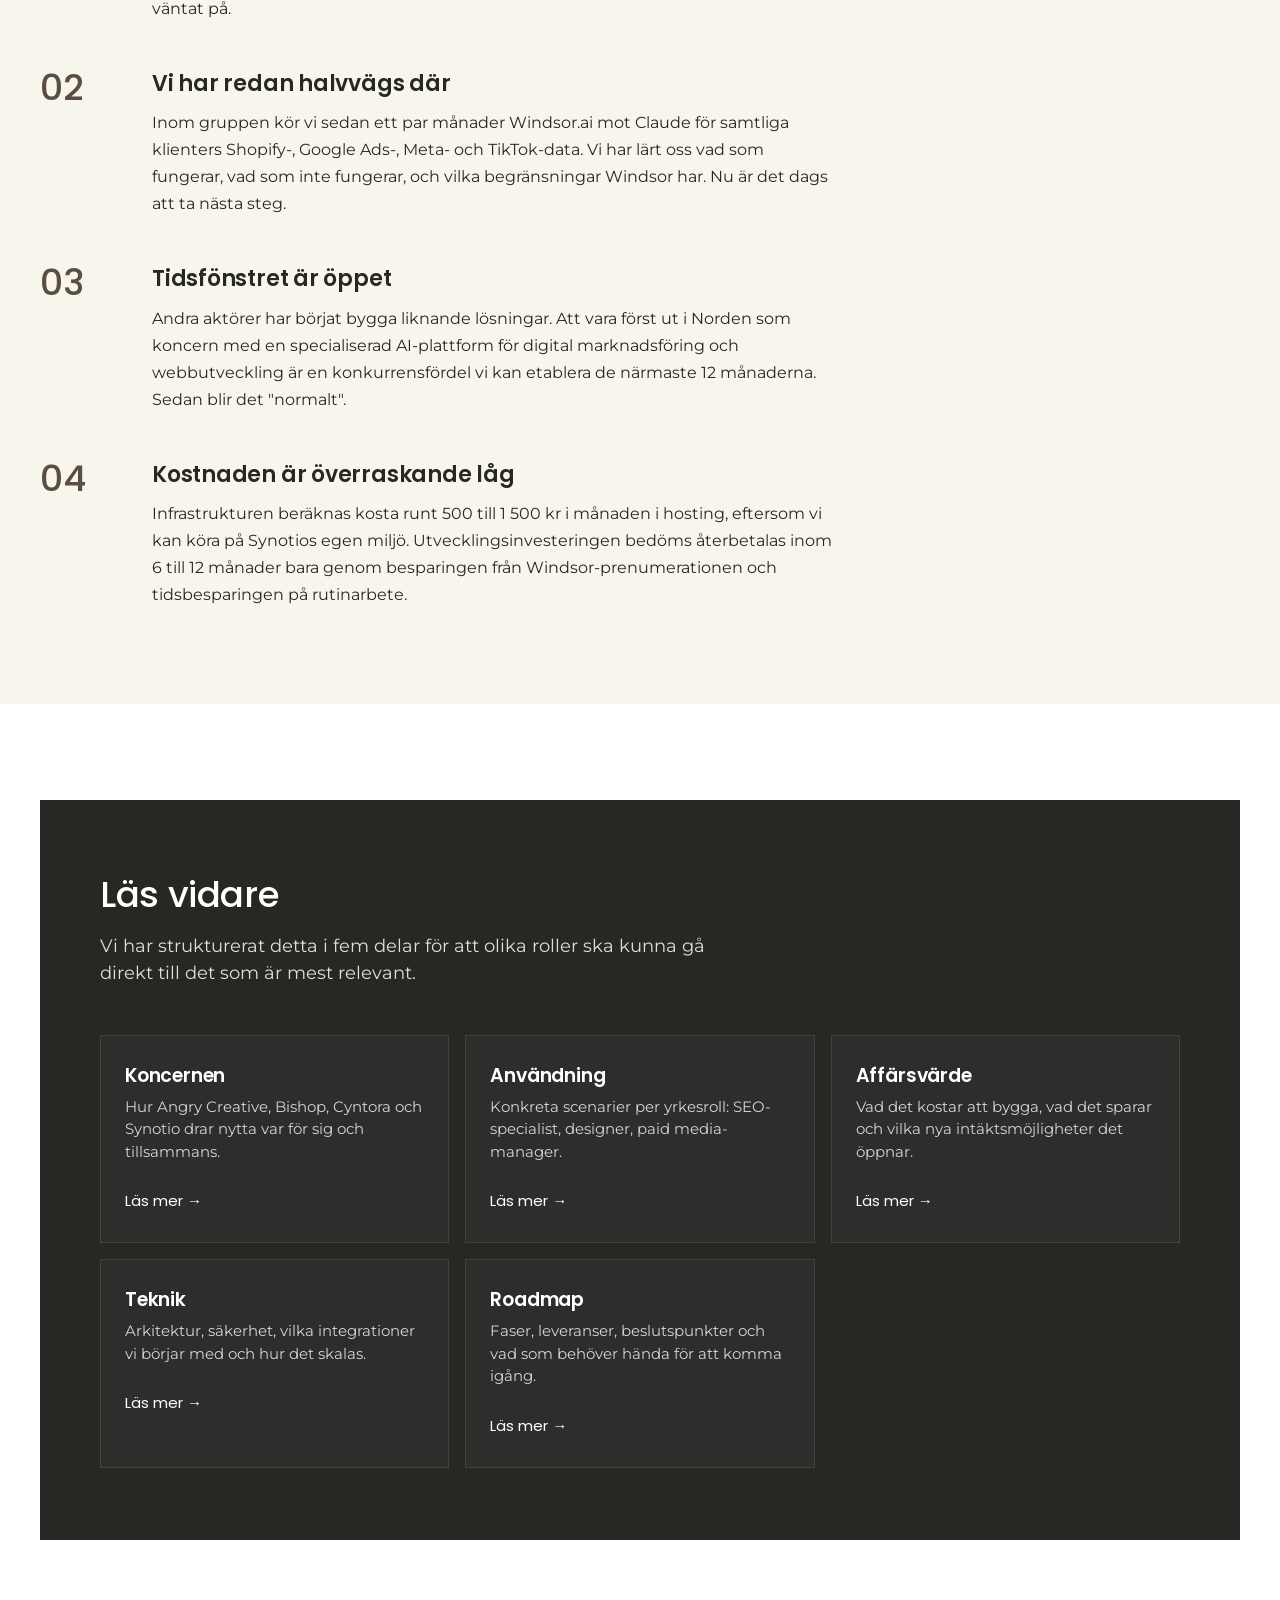
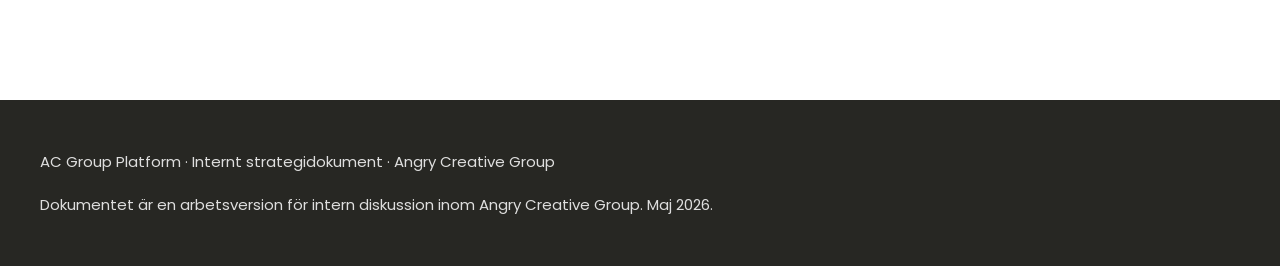
==== commit e5747c6d: "Skriv om i förslag/framtidsform, plattformen finns inte än Tonen genomgående justerad så det är tydl" ====
--- a/index.html
+++ b/index.html
@@ -29,7 +29,7 @@
 <section class="hero">
   <div class="hero-container">
     <div class="hero-content">
-      <span class="badge">Internt strategidokument · Maj 2026</span>
+      <span class="badge">Förslag · Internt strategidokument · Maj 2026</span>
       <h1 class="hero-title">En koncerngemensam AI-plattform för Angry Creative Group</h1>
       <p class="hero-lead">
         Förslaget är att Angry Creative Group bygger en egen intern plattform
@@ -53,7 +53,7 @@
       <h2>I korthet</h2>
       <p class="section-lead">
         Vi har redan Windsor.ai för dataaccess, men det är ett verktyg som
-        bara läser data. Plattformen vi föreslår är ett verktyg som
+        bara läser data. Plattformen vi föreslår skulle bli ett verktyg som
         <em>utför arbete</em> åt oss och våra klienter.
       </p>
     </div>
@@ -63,10 +63,10 @@
         <div class="card-icon">→</div>
         <h3>Från läsa till agera</h3>
         <p>
-          Windsor låter Claude analysera data. Vår egen plattform låter Claude
-          också uppdatera WordPress, justera Google Ads-kampanjer, skapa
-          rabattkoder i Shopify och designa direkt i Figma, efter att vi
-          godkänt åtgärden.
+          Windsor låter Claude analysera data. Vår egen plattform skulle låta
+          Claude också uppdatera WordPress, justera Google Ads-kampanjer,
+          skapa rabattkoder i Shopify och designa direkt i Figma, efter att
+          vi godkänt åtgärden.
         </p>
       </div>
       <div class="card">
@@ -74,7 +74,7 @@
         <h3>Hela koncernen drar nytta</h3>
         <p>
           Angry Creative bygger sajter. Bishop designar. Cyntora gör
-          marknadsföring. Synotio driftar. Plattformen blir det gemensamma
+          marknadsföring. Synotio driftar. Plattformen ska bli det gemensamma
           arbetslagret som binder ihop disciplinerna i ett sammanhängande
           flöde mot klient.
         </p>
@@ -83,22 +83,22 @@
         <div class="card-icon">→</div>
         <h3>Vi behåller kontrollen</h3>
         <p>
-          All data hostas hos Synotio. Klienter får tillgång till sin egen del
-          via en inloggning. Vi slipper Windsor-prishöjningar och kan bygga
-          connectors specifikt anpassade efter hur vi och våra klienter
-          faktiskt arbetar.
+          All data är tänkt att hostas hos Synotio. Klienter ska få tillgång
+          till sin egen del via en inloggning. Vi slipper Windsor-prishöjningar
+          och kan bygga connectors specifikt anpassade efter hur vi och våra
+          klienter faktiskt arbetar.
         </p>
       </div>
       <div class="card">
         <div class="card-icon">→</div>
         <h3>Fångar fel som vi missar</h3>
         <p>
-          Eftersom plattformen kontinuerligt korsanalyserar data över alla
-          system (WordPress, Shopify, GA4, Google Ads, Meta) hittar den
-          felaktigheter och avvikelser som lätt missas av en människa. Trasiga
-          spårningspixlar, saknade meta-taggar, prisinkonsistenser, bortappade
-          konverteringar. Klienten får värdet av en kvalitetskontroll som
-          ingen byrå hinner göra manuellt.
+          Tanken är att plattformen kontinuerligt ska korsanalysera data över
+          alla system (WordPress, Shopify, GA4, Google Ads, Meta) och hitta
+          felaktigheter och avvikelser som lätt missas av en människa.
+          Trasiga spårningspixlar, saknade meta-taggar, prisinkonsistenser,
+          bortappade konverteringar. Klienten skulle få värdet av en
+          kvalitetskontroll som ingen byrå hinner göra manuellt.
         </p>
       </div>
     </div>
@@ -109,18 +109,18 @@
   <div class="container">
     <div class="two-col">
       <div>
-        <h2>Det här är en hävstång för hela gruppen</h2>
+        <h2>En tänkt hävstång för hela gruppen</h2>
         <p>
           När Bishop gör en designpresentation tar det idag flera dagar att
           gå mellan klientens önskemål och slutgiltig WordPress-implementation.
-          Med plattformen kan Claude generera designförslag i Figma, klienten
-          godkänner via vår portal, och Claude implementerar direkt på sajten
-          via WordPress REST API. Inga manuella mellansteg.
+          Med plattformen skulle Claude kunna generera designförslag i Figma,
+          klienten godkänna via vår portal, och Claude implementera direkt på
+          sajten via WordPress REST API. Inga manuella mellansteg.
         </p>
         <p>
           När vi gör en SEO-granskning åt en klient behöver vi idag öppna GSC,
           GA4, SE Ranking, Google Ads och WordPress var för sig. Med
-          plattformen kopplar Claude allt till en enda fråga och kan
+          plattformen skulle Claude koppla allt till en enda fråga och kunna
           implementera meta-fixar, alt-texter och interna länkar direkt på
           sajten efter att vi godkänt.
         </p>
@@ -129,7 +129,7 @@
       <div class="two-col-visual">
         <div class="stat-card">
           <div class="stat-number">~85%</div>
-          <div class="stat-label">Tidsbesparing på rutinarbete<br>som SEO-audits</div>
+          <div class="stat-label">Förväntad tidsbesparing på<br>rutinarbete som SEO-audits</div>
         </div>
         <div class="stat-card">
           <div class="stat-number">3–5×</div>
@@ -137,7 +137,7 @@
         </div>
         <div class="stat-card">
           <div class="stat-number">5–7 mån</div>
-          <div class="stat-label">Utvecklingstid till första<br>fungerande version</div>
+          <div class="stat-label">Beräknad utvecklingstid till<br>första fungerande version</div>
         </div>
       </div>
     </div>
@@ -193,10 +193,11 @@
         <div>
           <h3>Kostnaden är överraskande låg</h3>
           <p>
-            Infrastrukturen kostar runt 500 till 1 500 kr i månaden i hosting,
-            eftersom vi kan köra på Synotios egen miljö. Utvecklingsinvesteringen
-            återbetalas inom 6 till 12 månader bara genom besparingen från
-            Windsor-prenumerationen och tidsbesparingen på rutinarbete.
+            Infrastrukturen beräknas kosta runt 500 till 1 500 kr i månaden
+            i hosting, eftersom vi kan köra på Synotios egen miljö.
+            Utvecklingsinvesteringen bedöms återbetalas inom 6 till 12 månader
+            bara genom besparingen från Windsor-prenumerationen och
+            tidsbesparingen på rutinarbete.
           </p>
         </div>
       </div>
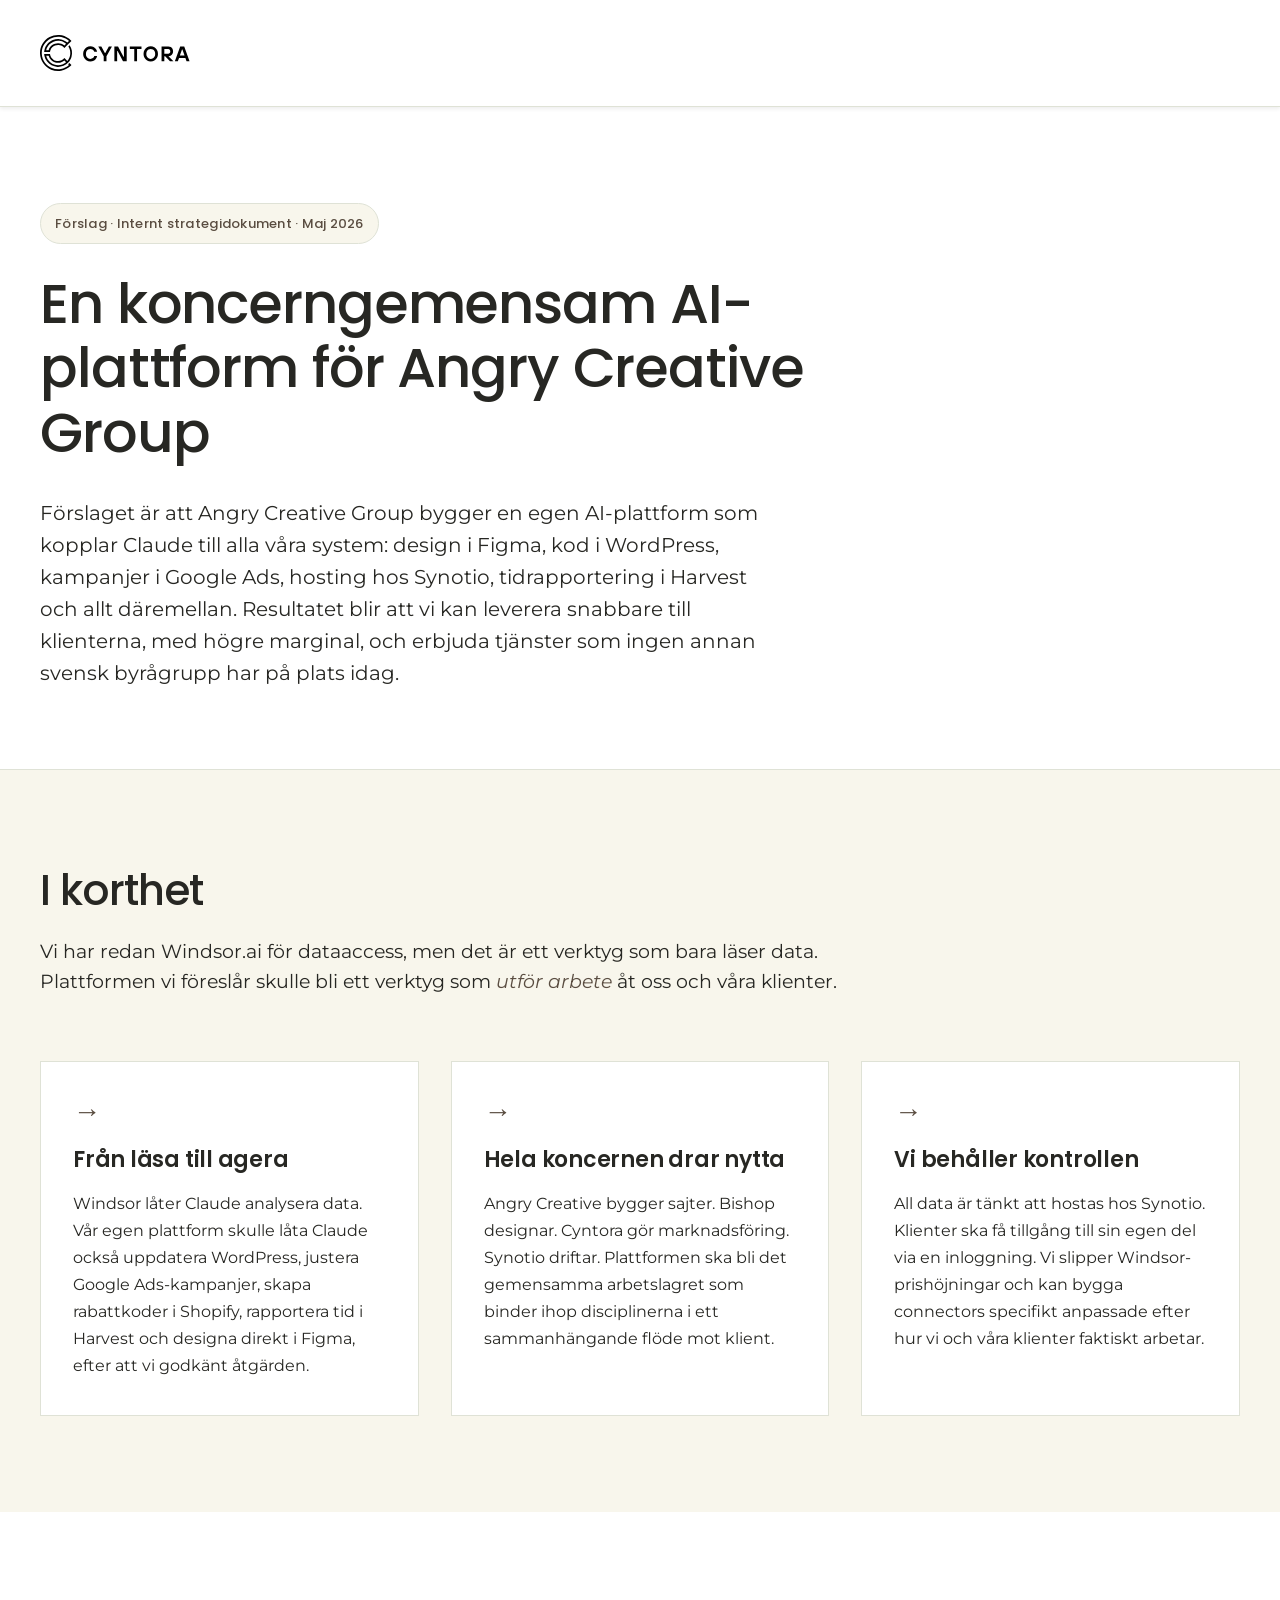
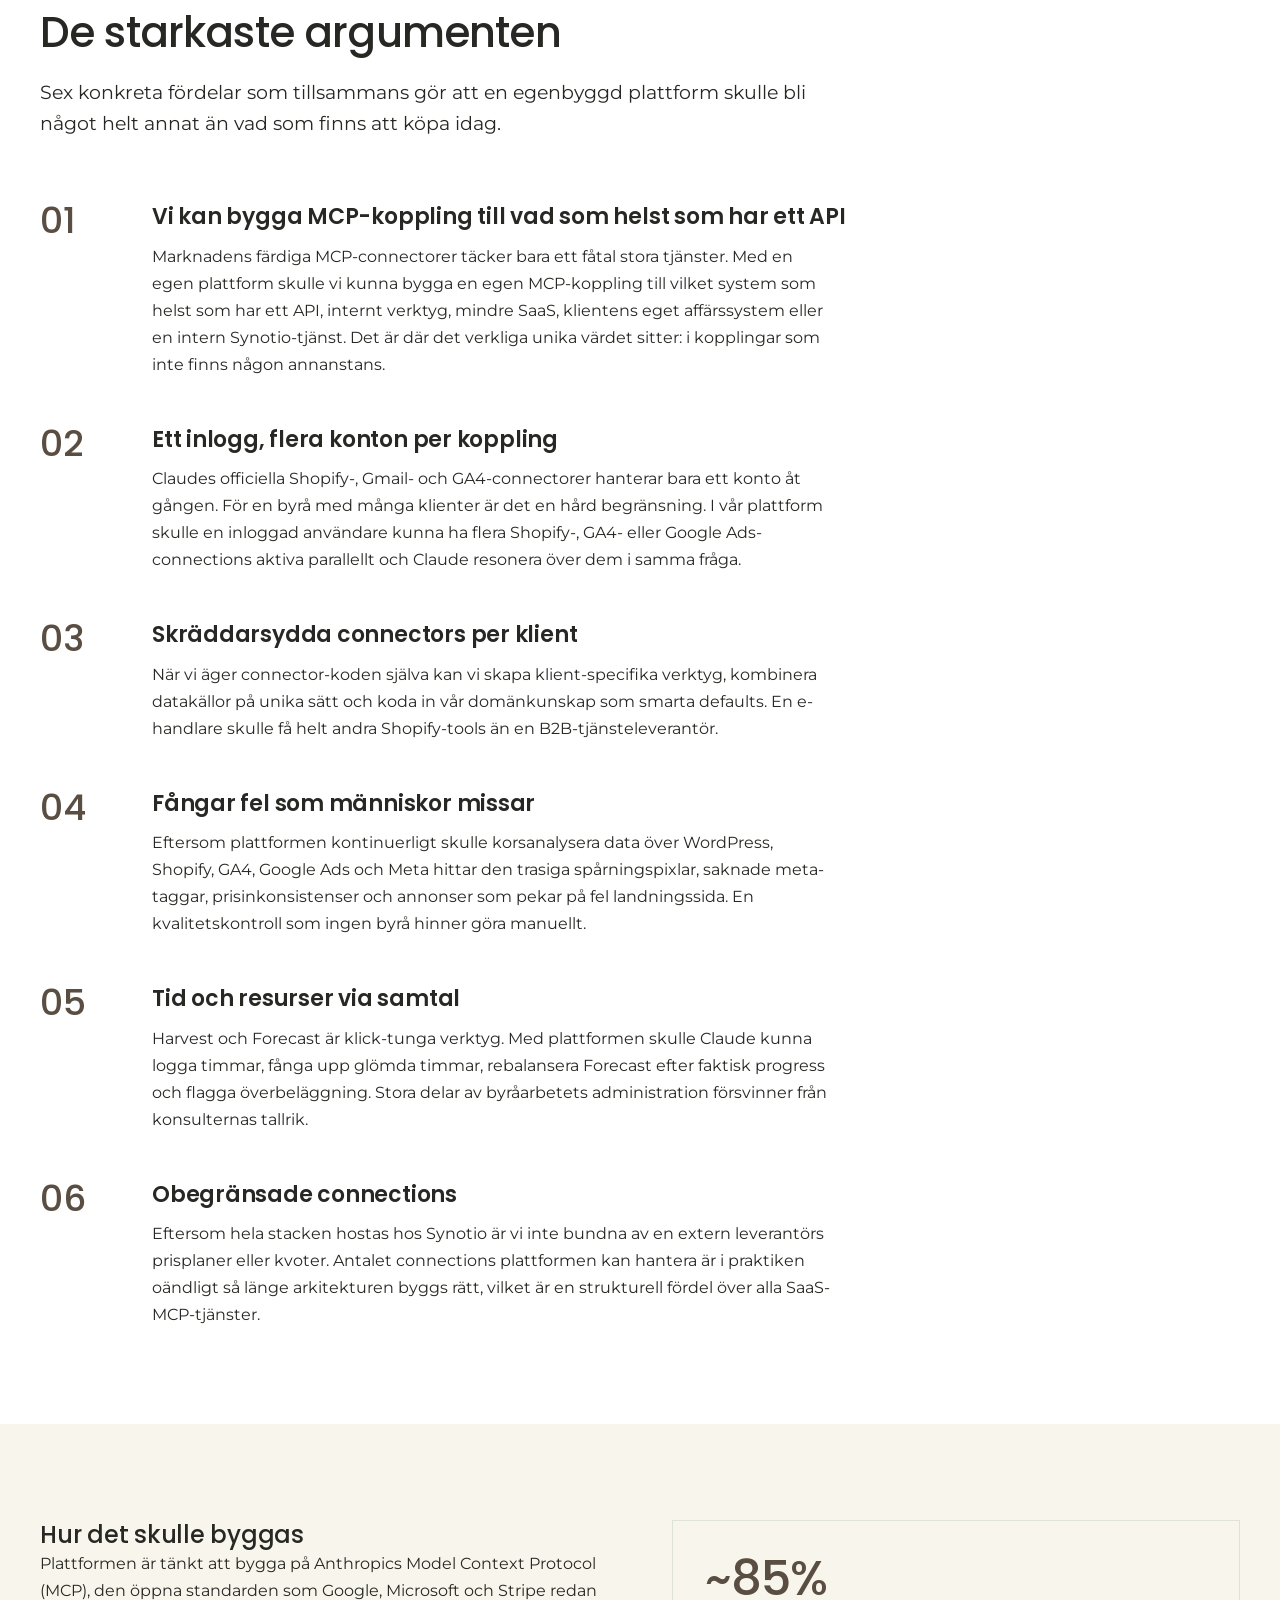
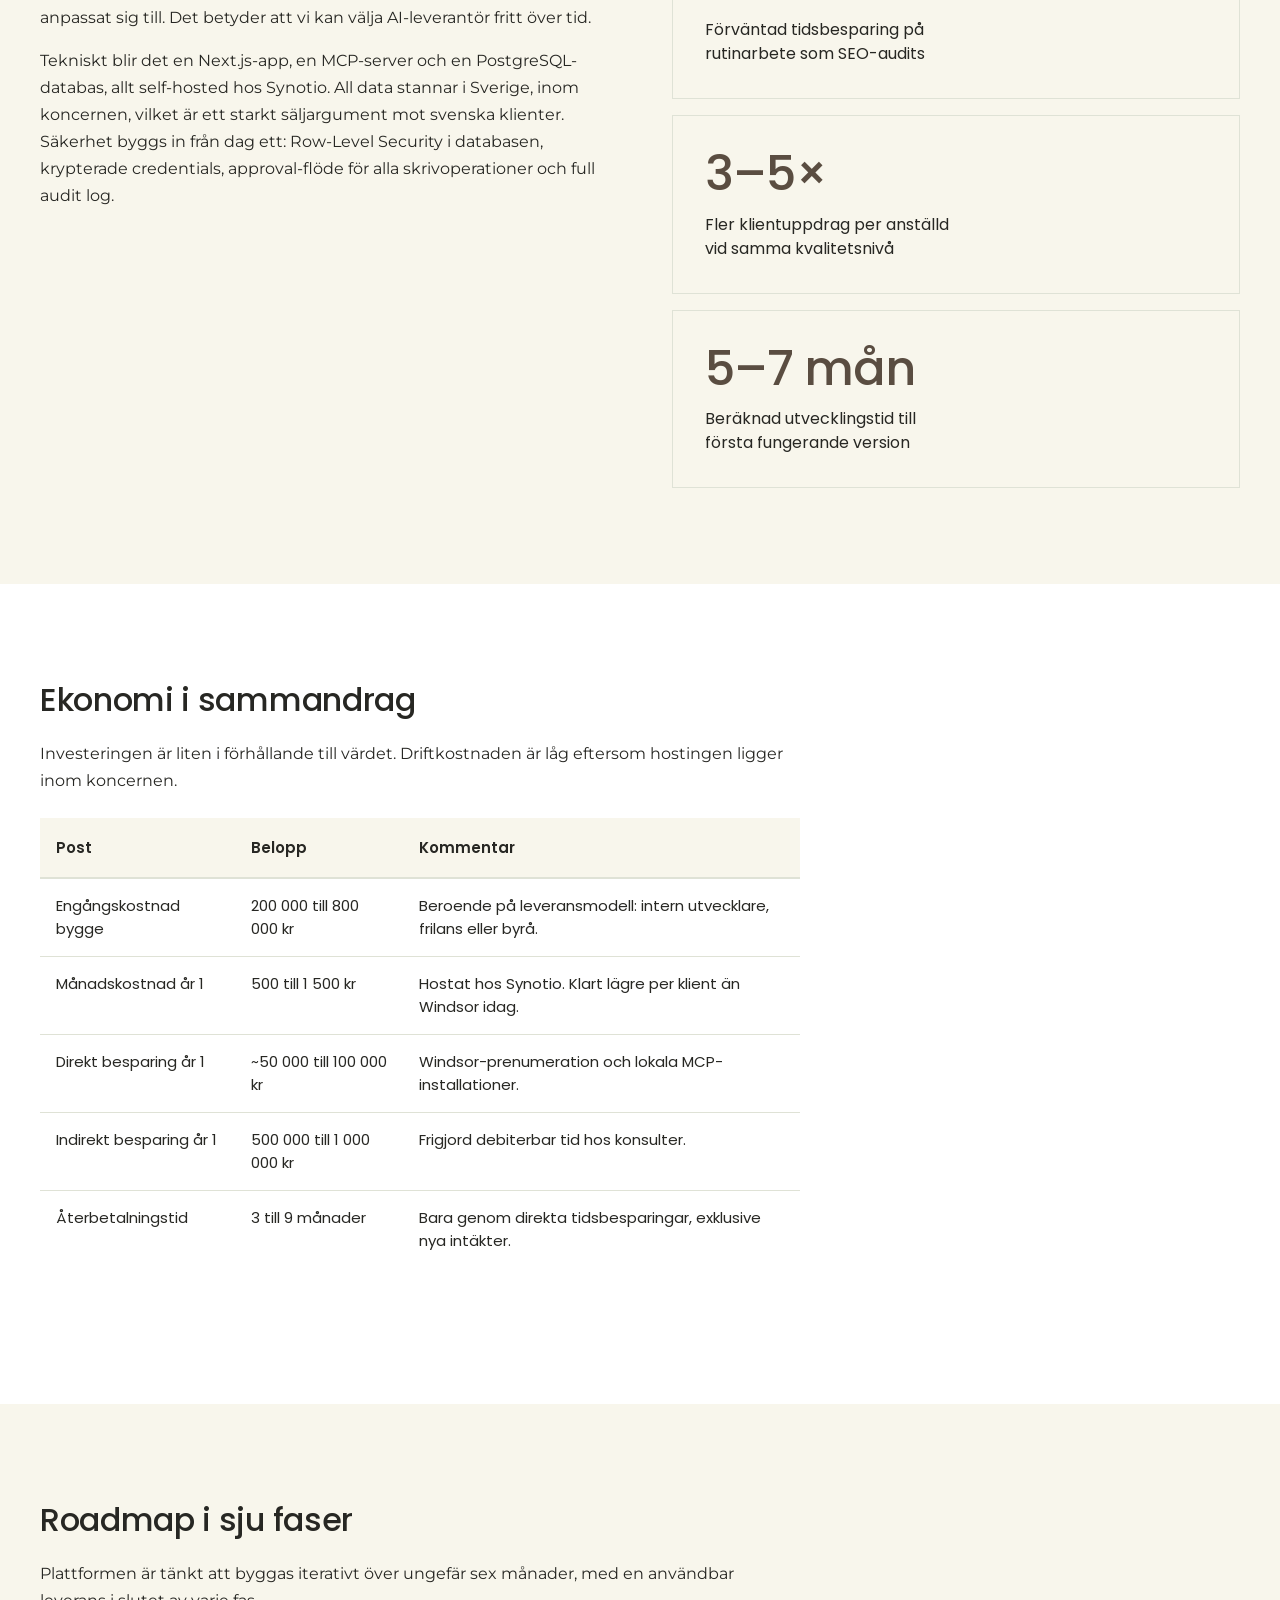
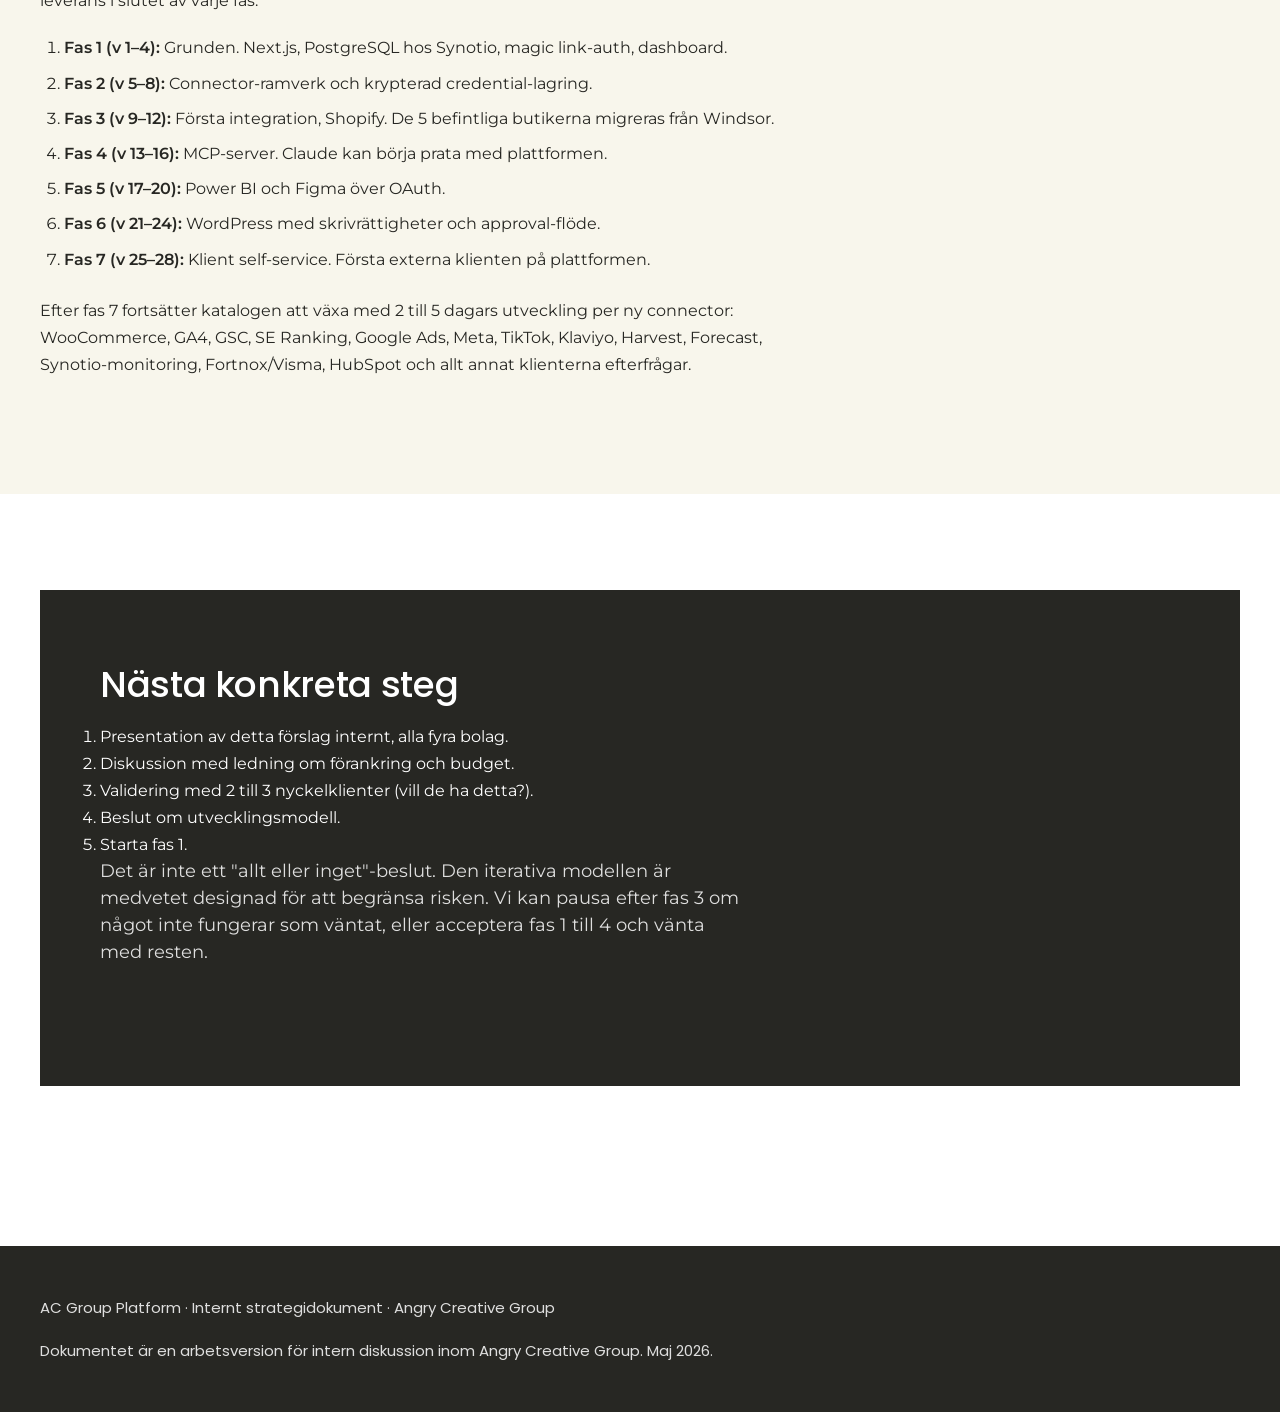
==== commit 6b79aa42: "Konsolidera till enkelsidigt dokument, Cyntora-logga, eget-MCP-argument Stort omtag på dokumentstruk" ====
--- a/index.html
+++ b/index.html
@@ -4,7 +4,7 @@
 <meta charset="UTF-8">
 <meta name="viewport" content="width=device-width, initial-scale=1.0">
 <title>AC Group Platform · En koncerngemensam AI-plattform</title>
-<meta name="description" content="En intern plattform som ger Angry Creative Group möjlighet att leverera design, marknadsföring och utveckling snabbare och med högre marginal genom AI-driven automation.">
+<meta name="description" content="Förslag på en intern AI-plattform för Angry Creative Group som låter Claude utföra arbete i alla våra system, levererat snabbare och med högre marginal mot klient.">
 <link rel="preconnect" href="https://fonts.googleapis.com">
 <link rel="preconnect" href="https://fonts.gstatic.com" crossorigin>
 <link href="https://fonts.googleapis.com/css2?family=Poppins:wght@400;500;600&family=Montserrat:wght@400;500&display=swap" rel="stylesheet">
@@ -14,15 +14,9 @@
 
 <nav class="nav">
   <div class="nav-container">
-    <a href="index.html" class="nav-logo">AC Group Platform</a>
-    <div class="nav-links">
-      <a href="index.html" class="nav-link active">Översikt</a>
-      <a href="koncernen.html" class="nav-link">Koncernen</a>
-      <a href="anvandning.html" class="nav-link">Användning</a>
-      <a href="affarsvarde.html" class="nav-link">Affärsvärde</a>
-      <a href="teknik.html" class="nav-link">Teknik</a>
-      <a href="roadmap.html" class="nav-link">Roadmap</a>
-    </div>
+    <a href="index.html" class="nav-logo" aria-label="Cyntora">
+      <img src="cyntora-logo.svg" alt="Cyntora">
+    </a>
   </div>
 </nav>
 
@@ -32,17 +26,14 @@
       <span class="badge">Förslag · Internt strategidokument · Maj 2026</span>
       <h1 class="hero-title">En koncerngemensam AI-plattform för Angry Creative Group</h1>
       <p class="hero-lead">
-        Förslaget är att Angry Creative Group bygger en egen intern plattform
+        Förslaget är att Angry Creative Group bygger en egen AI-plattform
         som kopplar Claude till alla våra system: design i Figma, kod i
-        WordPress, kampanjer i Google Ads och hosting hos Synotio. Resultatet
-        blir att vi kan leverera snabbare till våra klienter, med högre
-        marginal, och erbjuda tjänster som ingen annan svensk byrågrupp har
-        på plats idag.
-      </p>
-      <div class="hero-cta">
-        <a href="koncernen.html" class="btn-primary">Läs hur det påverkar koncernen</a>
-        <a href="anvandning.html" class="btn-secondary">Se konkreta exempel</a>
-      </div>
+        WordPress, kampanjer i Google Ads, hosting hos Synotio,
+        tidrapportering i Harvest och allt däremellan. Resultatet blir att
+        vi kan leverera snabbare till klienterna, med högre marginal, och
+        erbjuda tjänster som ingen annan svensk byrågrupp har på plats
+        idag.
+      </p>
     </div>
   </div>
 </section>
@@ -63,10 +54,11 @@
         <div class="card-icon">→</div>
         <h3>Från läsa till agera</h3>
         <p>
-          Windsor låter Claude analysera data. Vår egen plattform skulle låta
-          Claude också uppdatera WordPress, justera Google Ads-kampanjer,
-          skapa rabattkoder i Shopify och designa direkt i Figma, efter att
-          vi godkänt åtgärden.
+          Windsor låter Claude analysera data. Vår egen plattform skulle
+          låta Claude också uppdatera WordPress, justera Google
+          Ads-kampanjer, skapa rabattkoder i Shopify, rapportera tid i
+          Harvest och designa direkt i Figma, efter att vi godkänt
+          åtgärden.
         </p>
       </div>
       <div class="card">
@@ -74,31 +66,19 @@
         <h3>Hela koncernen drar nytta</h3>
         <p>
           Angry Creative bygger sajter. Bishop designar. Cyntora gör
-          marknadsföring. Synotio driftar. Plattformen ska bli det gemensamma
-          arbetslagret som binder ihop disciplinerna i ett sammanhängande
-          flöde mot klient.
+          marknadsföring. Synotio driftar. Plattformen ska bli det
+          gemensamma arbetslagret som binder ihop disciplinerna i ett
+          sammanhängande flöde mot klient.
         </p>
       </div>
       <div class="card">
         <div class="card-icon">→</div>
         <h3>Vi behåller kontrollen</h3>
         <p>
-          All data är tänkt att hostas hos Synotio. Klienter ska få tillgång
-          till sin egen del via en inloggning. Vi slipper Windsor-prishöjningar
-          och kan bygga connectors specifikt anpassade efter hur vi och våra
-          klienter faktiskt arbetar.
-        </p>
-      </div>
-      <div class="card">
-        <div class="card-icon">→</div>
-        <h3>Fångar fel som vi missar</h3>
-        <p>
-          Tanken är att plattformen kontinuerligt ska korsanalysera data över
-          alla system (WordPress, Shopify, GA4, Google Ads, Meta) och hitta
-          felaktigheter och avvikelser som lätt missas av en människa.
-          Trasiga spårningspixlar, saknade meta-taggar, prisinkonsistenser,
-          bortappade konverteringar. Klienten skulle få värdet av en
-          kvalitetskontroll som ingen byrå hinner göra manuellt.
+          All data är tänkt att hostas hos Synotio. Klienter ska få
+          tillgång till sin egen del via en inloggning. Vi slipper
+          Windsor-prishöjningar och kan bygga connectors specifikt
+          anpassade efter hur vi och våra klienter faktiskt arbetar.
         </p>
       </div>
     </div>
@@ -106,25 +86,119 @@
 </section>
 
 <section class="section">
+  <div class="container">
+    <div class="section-header">
+      <h2>De starkaste argumenten</h2>
+      <p class="section-lead">
+        Sex konkreta fördelar som tillsammans gör att en egenbyggd
+        plattform skulle bli något helt annat än vad som finns att köpa
+        idag.
+      </p>
+    </div>
+
+    <div class="reasons">
+      <div class="reason">
+        <span class="reason-num">01</span>
+        <div>
+          <h3>Vi kan bygga MCP-koppling till vad som helst som har ett API</h3>
+          <p>
+            Marknadens färdiga MCP-connectorer täcker bara ett fåtal stora
+            tjänster. Med en egen plattform skulle vi kunna bygga en egen
+            MCP-koppling till vilket system som helst som har ett API,
+            internt verktyg, mindre SaaS, klientens eget affärssystem eller
+            en intern Synotio-tjänst. Det är där det verkliga unika värdet
+            sitter: i kopplingar som inte finns någon annanstans.
+          </p>
+        </div>
+      </div>
+      <div class="reason">
+        <span class="reason-num">02</span>
+        <div>
+          <h3>Ett inlogg, flera konton per koppling</h3>
+          <p>
+            Claudes officiella Shopify-, Gmail- och GA4-connectorer
+            hanterar bara ett konto åt gången. För en byrå med många
+            klienter är det en hård begränsning. I vår plattform skulle en
+            inloggad användare kunna ha flera Shopify-, GA4- eller Google
+            Ads-connections aktiva parallellt och Claude resonera över dem
+            i samma fråga.
+          </p>
+        </div>
+      </div>
+      <div class="reason">
+        <span class="reason-num">03</span>
+        <div>
+          <h3>Skräddarsydda connectors per klient</h3>
+          <p>
+            När vi äger connector-koden själva kan vi skapa klient-specifika
+            verktyg, kombinera datakällor på unika sätt och koda in vår
+            domänkunskap som smarta defaults. En e-handlare skulle få helt
+            andra Shopify-tools än en B2B-tjänsteleverantör.
+          </p>
+        </div>
+      </div>
+      <div class="reason">
+        <span class="reason-num">04</span>
+        <div>
+          <h3>Fångar fel som människor missar</h3>
+          <p>
+            Eftersom plattformen kontinuerligt skulle korsanalysera data
+            över WordPress, Shopify, GA4, Google Ads och Meta hittar den
+            trasiga spårningspixlar, saknade meta-taggar, prisinkonsistenser
+            och annonser som pekar på fel landningssida. En kvalitetskontroll
+            som ingen byrå hinner göra manuellt.
+          </p>
+        </div>
+      </div>
+      <div class="reason">
+        <span class="reason-num">05</span>
+        <div>
+          <h3>Tid och resurser via samtal</h3>
+          <p>
+            Harvest och Forecast är klick-tunga verktyg. Med plattformen
+            skulle Claude kunna logga timmar, fånga upp glömda timmar,
+            rebalansera Forecast efter faktisk progress och flagga
+            överbeläggning. Stora delar av byråarbetets administration
+            försvinner från konsulternas tallrik.
+          </p>
+        </div>
+      </div>
+      <div class="reason">
+        <span class="reason-num">06</span>
+        <div>
+          <h3>Obegränsade connections</h3>
+          <p>
+            Eftersom hela stacken hostas hos Synotio är vi inte bundna av
+            en extern leverantörs prisplaner eller kvoter. Antalet
+            connections plattformen kan hantera är i praktiken oändligt så
+            länge arkitekturen byggs rätt, vilket är en strukturell fördel
+            över alla SaaS-MCP-tjänster.
+          </p>
+        </div>
+      </div>
+    </div>
+  </div>
+</section>
+
+<section class="section section-alt">
   <div class="container">
     <div class="two-col">
       <div>
-        <h2>En tänkt hävstång för hela gruppen</h2>
-        <p>
-          När Bishop gör en designpresentation tar det idag flera dagar att
-          gå mellan klientens önskemål och slutgiltig WordPress-implementation.
-          Med plattformen skulle Claude kunna generera designförslag i Figma,
-          klienten godkänna via vår portal, och Claude implementera direkt på
-          sajten via WordPress REST API. Inga manuella mellansteg.
-        </p>
-        <p>
-          När vi gör en SEO-granskning åt en klient behöver vi idag öppna GSC,
-          GA4, SE Ranking, Google Ads och WordPress var för sig. Med
-          plattformen skulle Claude koppla allt till en enda fråga och kunna
-          implementera meta-fixar, alt-texter och interna länkar direkt på
-          sajten efter att vi godkänt.
-        </p>
-        <a href="anvandning.html" class="link-arrow">Se fler konkreta scenarier →</a>
+        <h2>Hur det skulle byggas</h2>
+        <p>
+          Plattformen är tänkt att bygga på Anthropics Model Context
+          Protocol (MCP), den öppna standarden som Google, Microsoft och
+          Stripe redan anpassat sig till. Det betyder att vi kan välja
+          AI-leverantör fritt över tid.
+        </p>
+        <p>
+          Tekniskt blir det en Next.js-app, en MCP-server och en
+          PostgreSQL-databas, allt self-hosted hos Synotio. All data
+          stannar i Sverige, inom koncernen, vilket är ett starkt
+          säljargument mot svenska klienter. Säkerhet byggs in från dag
+          ett: Row-Level Security i databasen, krypterade credentials,
+          approval-flöde för alla skrivoperationer och full audit log.
+        </p>
       </div>
       <div class="two-col-visual">
         <div class="stat-card">
@@ -144,63 +218,81 @@
   </div>
 </section>
 
+<section class="section">
+  <div class="container">
+    <div class="prose">
+      <h2>Ekonomi i sammandrag</h2>
+      <p>
+        Investeringen är liten i förhållande till värdet. Driftkostnaden
+        är låg eftersom hostingen ligger inom koncernen.
+      </p>
+
+      <div class="table-wrapper">
+        <table>
+          <thead>
+            <tr>
+              <th>Post</th>
+              <th>Belopp</th>
+              <th>Kommentar</th>
+            </tr>
+          </thead>
+          <tbody>
+            <tr>
+              <td>Engångskostnad bygge</td>
+              <td>200 000 till 800 000 kr</td>
+              <td>Beroende på leveransmodell: intern utvecklare, frilans eller byrå.</td>
+            </tr>
+            <tr>
+              <td>Månadskostnad år 1</td>
+              <td>500 till 1 500 kr</td>
+              <td>Hostat hos Synotio. Klart lägre per klient än Windsor idag.</td>
+            </tr>
+            <tr>
+              <td>Direkt besparing år 1</td>
+              <td>~50 000 till 100 000 kr</td>
+              <td>Windsor-prenumeration och lokala MCP-installationer.</td>
+            </tr>
+            <tr>
+              <td>Indirekt besparing år 1</td>
+              <td>500 000 till 1 000 000 kr</td>
+              <td>Frigjord debiterbar tid hos konsulter.</td>
+            </tr>
+            <tr>
+              <td>Återbetalningstid</td>
+              <td>3 till 9 månader</td>
+              <td>Bara genom direkta tidsbesparingar, exklusive nya intäkter.</td>
+            </tr>
+          </tbody>
+        </table>
+      </div>
+    </div>
+  </div>
+</section>
+
 <section class="section section-alt">
   <div class="container">
-    <div class="section-header">
-      <h2>Varför nu?</h2>
-    </div>
-    <div class="reasons">
-      <div class="reason">
-        <span class="reason-num">01</span>
-        <div>
-          <h3>MCP-protokollet är moget</h3>
-          <p>
-            Anthropic släppte Model Context Protocol förra året. Det är
-            standarden för hur AI-modeller pratar med externa system, och
-            stora aktörer som Google, Microsoft och Stripe bygger nu sina
-            egna MCP-servrar. Det är den infrastrukturella grunden vi väntat
-            på.
-          </p>
-        </div>
-      </div>
-      <div class="reason">
-        <span class="reason-num">02</span>
-        <div>
-          <h3>Vi har redan halvvägs där</h3>
-          <p>
-            Inom gruppen kör vi sedan ett par månader Windsor.ai mot Claude
-            för samtliga klienters Shopify-, Google Ads-, Meta- och TikTok-data.
-            Vi har lärt oss vad som fungerar, vad som inte fungerar, och
-            vilka begränsningar Windsor har. Nu är det dags att ta nästa steg.
-          </p>
-        </div>
-      </div>
-      <div class="reason">
-        <span class="reason-num">03</span>
-        <div>
-          <h3>Tidsfönstret är öppet</h3>
-          <p>
-            Andra aktörer har börjat bygga liknande lösningar. Att vara först
-            ut i Norden som koncern med en specialiserad AI-plattform för
-            digital marknadsföring och webbutveckling är en konkurrensfördel
-            vi kan etablera de närmaste 12 månaderna. Sedan blir det
-            "normalt".
-          </p>
-        </div>
-      </div>
-      <div class="reason">
-        <span class="reason-num">04</span>
-        <div>
-          <h3>Kostnaden är överraskande låg</h3>
-          <p>
-            Infrastrukturen beräknas kosta runt 500 till 1 500 kr i månaden
-            i hosting, eftersom vi kan köra på Synotios egen miljö.
-            Utvecklingsinvesteringen bedöms återbetalas inom 6 till 12 månader
-            bara genom besparingen från Windsor-prenumerationen och
-            tidsbesparingen på rutinarbete.
-          </p>
-        </div>
-      </div>
+    <div class="prose">
+      <h2>Roadmap i sju faser</h2>
+      <p>
+        Plattformen är tänkt att byggas iterativt över ungefär sex
+        månader, med en användbar leverans i slutet av varje fas.
+      </p>
+      <ol>
+        <li><strong>Fas 1 (v 1–4):</strong> Grunden. Next.js, PostgreSQL hos Synotio, magic link-auth, dashboard.</li>
+        <li><strong>Fas 2 (v 5–8):</strong> Connector-ramverk och krypterad credential-lagring.</li>
+        <li><strong>Fas 3 (v 9–12):</strong> Första integration, Shopify. De 5 befintliga butikerna migreras från Windsor.</li>
+        <li><strong>Fas 4 (v 13–16):</strong> MCP-server. Claude kan börja prata med plattformen.</li>
+        <li><strong>Fas 5 (v 17–20):</strong> Power BI och Figma över OAuth.</li>
+        <li><strong>Fas 6 (v 21–24):</strong> WordPress med skrivrättigheter och approval-flöde.</li>
+        <li><strong>Fas 7 (v 25–28):</strong> Klient self-service. Första externa klienten på plattformen.</li>
+      </ol>
+      <p>
+        Efter fas 7 fortsätter katalogen att växa med 2 till 5 dagars
+        utveckling per ny connector: WooCommerce, GA4, GSC, SE Ranking,
+        Google Ads, Meta, TikTok, Klaviyo, Harvest, Forecast,
+        Synotio-monitoring, Fortnox/Visma, HubSpot och allt annat
+        klienterna efterfrågar.
+      </p>
     </div>
   </div>
 </section>
@@ -208,38 +300,20 @@
 <section class="section">
   <div class="container">
     <div class="cta-block">
-      <h2>Läs vidare</h2>
+      <h2>Nästa konkreta steg</h2>
+      <ol>
+        <li>Presentation av detta förslag internt, alla fyra bolag.</li>
+        <li>Diskussion med ledning om förankring och budget.</li>
+        <li>Validering med 2 till 3 nyckelklienter (vill de ha detta?).</li>
+        <li>Beslut om utvecklingsmodell.</li>
+        <li>Starta fas 1.</li>
+      </ol>
       <p>
-        Vi har strukturerat detta i fem delar för att olika roller ska kunna
-        gå direkt till det som är mest relevant.
-      </p>
-      <div class="cta-grid">
-        <a href="koncernen.html" class="cta-card">
-          <h4>Koncernen</h4>
-          <p>Hur Angry Creative, Bishop, Cyntora och Synotio drar nytta var för sig och tillsammans.</p>
-          <span class="link-arrow">Läs mer →</span>
-        </a>
-        <a href="anvandning.html" class="cta-card">
-          <h4>Användning</h4>
-          <p>Konkreta scenarier per yrkesroll: SEO-specialist, designer, paid media-manager.</p>
-          <span class="link-arrow">Läs mer →</span>
-        </a>
-        <a href="affarsvarde.html" class="cta-card">
-          <h4>Affärsvärde</h4>
-          <p>Vad det kostar att bygga, vad det sparar och vilka nya intäktsmöjligheter det öppnar.</p>
-          <span class="link-arrow">Läs mer →</span>
-        </a>
-        <a href="teknik.html" class="cta-card">
-          <h4>Teknik</h4>
-          <p>Arkitektur, säkerhet, vilka integrationer vi börjar med och hur det skalas.</p>
-          <span class="link-arrow">Läs mer →</span>
-        </a>
-        <a href="roadmap.html" class="cta-card">
-          <h4>Roadmap</h4>
-          <p>Faser, leveranser, beslutspunkter och vad som behöver hända för att komma igång.</p>
-          <span class="link-arrow">Läs mer →</span>
-        </a>
-      </div>
+        Det är inte ett "allt eller inget"-beslut. Den iterativa modellen
+        är medvetet designad för att begränsa risken. Vi kan pausa efter
+        fas 3 om något inte fungerar som väntat, eller acceptera fas 1
+        till 4 och vänta med resten.
+      </p>
     </div>
   </div>
 </section>
--- a/styles.css
+++ b/styles.css
@@ -107,6 +107,14 @@
   color: var(--charcoal-dark);
   text-decoration: none;
   letter-spacing: -0.02em;
+  display: inline-flex;
+  align-items: center;
+}
+
+.nav-logo img {
+  height: 36px;
+  width: auto;
+  display: block;
 }
 
 .nav-links {
